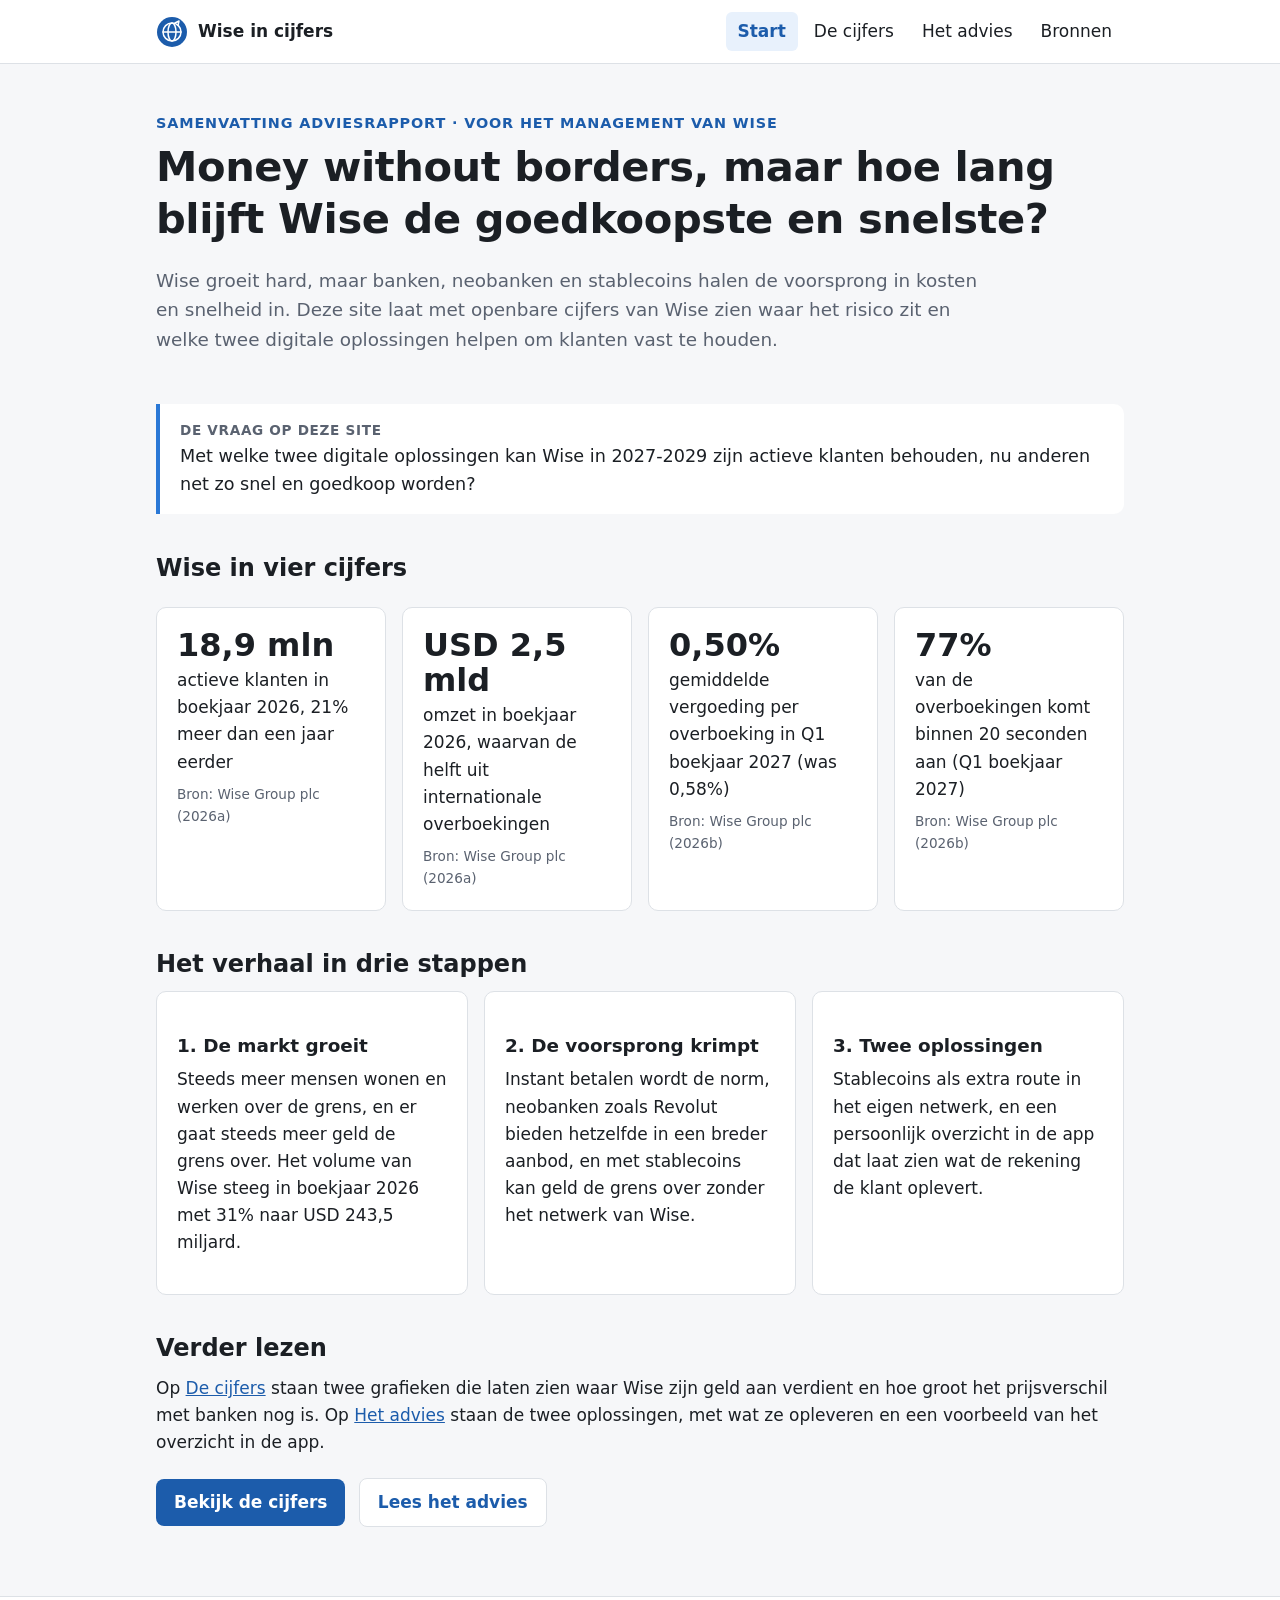
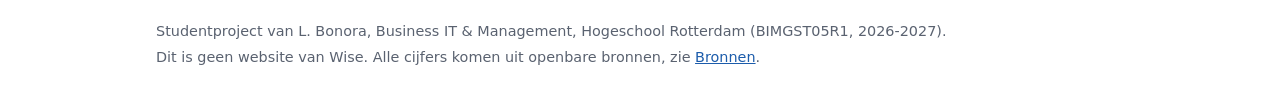
==== index.html @ 8ebeb5f2 "Eerste versie website Wise in cijfers Vier gekoppelde pagina's (start, cijfers, advies, bronnen), tw" ====
<!DOCTYPE html>
<html lang="nl">
<head>
  <meta charset="utf-8">
  <meta name="viewport" content="width=device-width, initial-scale=1">
  <title>Wise in cijfers | Start</title>
  <meta name="description" content="Wat openbare cijfers zeggen over hoe Wise zijn klanten kan vasthouden in 2027-2029.">
  <link rel="icon" href="afbeeldingen/icoon.svg" type="image/svg+xml">
  <link rel="stylesheet" href="css/style.css">
</head>
<body>
  <header class="site-header">
    <div class="wrap">
      <a class="brand" href="index.html"><img src="afbeeldingen/icoon.svg" alt="" width="32" height="32">Wise in cijfers</a>
      <nav aria-label="Hoofdmenu">
        <ul class="nav">
          <li><a href="index.html" aria-current="page">Start</a></li>
          <li><a href="cijfers.html">De cijfers</a></li>
          <li><a href="advies.html">Het advies</a></li>
          <li><a href="bronnen.html">Bronnen</a></li>
        </ul>
      </nav>
    </div>
  </header>

  <main>
    <div class="wrap">
      <section class="hero">
        <p class="eyebrow">Samenvatting adviesrapport &middot; voor het management van Wise</p>
        <h1>Money without borders, maar hoe lang blijft Wise de goedkoopste en snelste?</h1>
        <p class="lead">Wise groeit hard, maar banken, neobanken en stablecoins halen de voorsprong in kosten en snelheid in. Deze site laat met openbare cijfers van Wise zien waar het risico zit en welke twee digitale oplossingen helpen om klanten vast te houden.</p>
      </section>

      <div class="question">
        <strong>De vraag op deze site</strong>
        Met welke twee digitale oplossingen kan Wise in 2027-2029 zijn actieve klanten behouden, nu anderen net zo snel en goedkoop worden?
      </div>

      <h2>Wise in vier cijfers</h2>
      <div class="tiles">
        <div class="card tile">
          <div class="value">18,9 mln</div>
          <p class="label">actieve klanten in boekjaar 2026, 21% meer dan een jaar eerder</p>
          <p class="src">Bron: Wise Group plc (2026a)</p>
        </div>
        <div class="card tile">
          <div class="value">USD 2,5 mld</div>
          <p class="label">omzet in boekjaar 2026, waarvan de helft uit internationale overboekingen</p>
          <p class="src">Bron: Wise Group plc (2026a)</p>
        </div>
        <div class="card tile">
          <div class="value">0,50%</div>
          <p class="label">gemiddelde vergoeding per overboeking in Q1 boekjaar 2027 (was 0,58%)</p>
          <p class="src">Bron: Wise Group plc (2026b)</p>
        </div>
        <div class="card tile">
          <div class="value">77%</div>
          <p class="label">van de overboekingen komt binnen 20 seconden aan (Q1 boekjaar 2027)</p>
          <p class="src">Bron: Wise Group plc (2026b)</p>
        </div>
      </div>

      <h2>Het verhaal in drie stappen</h2>
      <div class="grid-2">
        <div class="card">
          <h3>1. De markt groeit</h3>
          <p>Steeds meer mensen wonen en werken over de grens, en er gaat steeds meer geld de grens over. Het volume van Wise steeg in boekjaar 2026 met 31% naar USD 243,5 miljard.</p>
        </div>
        <div class="card">
          <h3>2. De voorsprong krimpt</h3>
          <p>Instant betalen wordt de norm, neobanken zoals Revolut bieden hetzelfde in een breder aanbod, en met stablecoins kan geld de grens over zonder het netwerk van Wise.</p>
        </div>
        <div class="card">
          <h3>3. Twee oplossingen</h3>
          <p>Stablecoins als extra route in het eigen netwerk, en een persoonlijk overzicht in de app dat laat zien wat de rekening de klant oplevert.</p>
        </div>
      </div>

      <h2>Verder lezen</h2>
      <p>Op <a href="cijfers.html">De cijfers</a> staan twee grafieken die laten zien waar Wise zijn geld aan verdient en hoe groot het prijsverschil met banken nog is. Op <a href="advies.html">Het advies</a> staan de twee oplossingen, met wat ze opleveren en een voorbeeld van het overzicht in de app.</p>
      <p>
        <a class="button" href="cijfers.html">Bekijk de cijfers</a>
        <a class="button secondary" href="advies.html">Lees het advies</a>
      </p>
    </div>
  </main>

  <footer class="site-footer">
    <div class="wrap">
      <p>Studentproject van L. Bonora, Business IT &amp; Management, Hogeschool Rotterdam (BIMGST05R1, 2026-2027).</p>
      <p>Dit is geen website van Wise. Alle cijfers komen uit openbare bronnen, zie <a href="bronnen.html">Bronnen</a>.</p>
    </div>
  </footer>
</body>
</html>
---- css/style.css ----
/* Stijlblad voor alle pagina's. Alleen systeemlettertypes, zodat de site zonder internet werkt. */

:root {
  --ink: #1b1f24;
  --muted: #5a6270;
  --line: #dde1e6;
  --bg: #f6f7f9;
  --surface: #ffffff;
  --accent: #2a78d6;
  --accent-dark: #1c5cab;
  --accent-soft: #e8f1fc;
  --warn-soft: #fdf3e1;
  --radius: 10px;
  --wrap: 1000px;
}

* { box-sizing: border-box; }

html { -webkit-text-size-adjust: 100%; }

body {
  margin: 0;
  background: var(--bg);
  color: var(--ink);
  font-family: system-ui, -apple-system, "Segoe UI", Roboto, Helvetica, Arial, sans-serif;
  font-size: 17px;
  line-height: 1.6;
}

img { max-width: 100%; height: auto; display: block; }

a { color: var(--accent-dark); }
a:hover { color: var(--ink); }

h1, h2, h3 { line-height: 1.25; margin: 0 0 0.5em; }
h1 { font-size: clamp(1.8rem, 4vw, 2.6rem); letter-spacing: -0.01em; }
h2 { font-size: 1.5rem; margin-top: 1.6em; }
h3 { font-size: 1.15rem; margin-top: 1.2em; }
p { margin: 0 0 1em; }

.wrap {
  max-width: var(--wrap);
  margin: 0 auto;
  padding: 0 16px;
}

/* Kop en navigatie */
.site-header {
  background: var(--surface);
  border-bottom: 1px solid var(--line);
}
.site-header .wrap {
  display: flex;
  flex-wrap: wrap;
  align-items: center;
  justify-content: space-between;
  gap: 8px 24px;
  padding-top: 12px;
  padding-bottom: 12px;
}
.brand {
  display: flex;
  align-items: center;
  gap: 10px;
  font-weight: 700;
  color: var(--ink);
  text-decoration: none;
}
.brand img { width: 32px; height: 32px; }
.nav { display: flex; flex-wrap: wrap; gap: 4px; margin: 0; padding: 0; list-style: none; }
.nav a {
  display: block;
  padding: 6px 12px;
  border-radius: 6px;
  color: var(--ink);
  text-decoration: none;
}
.nav a:hover { background: var(--bg); }
.nav a[aria-current="page"] { background: var(--accent-soft); color: var(--accent-dark); font-weight: 600; }

/* Inhoud */
main { padding: 32px 0 48px; }

.hero { padding: 16px 0 8px; }
.eyebrow {
  color: var(--accent-dark);
  font-weight: 600;
  font-size: 0.9rem;
  text-transform: uppercase;
  letter-spacing: 0.06em;
  margin-bottom: 0.4em;
}
.lead { font-size: 1.15rem; color: var(--muted); max-width: 46em; }

.question {
  background: var(--surface);
  border-left: 4px solid var(--accent);
  border-radius: 0 var(--radius) var(--radius) 0;
  padding: 16px 20px;
  margin: 24px 0;
  font-size: 1.1rem;
}
.question strong { display: block; font-size: 0.85rem; color: var(--muted); text-transform: uppercase; letter-spacing: 0.05em; }

.card {
  background: var(--surface);
  border: 1px solid var(--line);
  border-radius: var(--radius);
  padding: 20px;
}

/* Kerncijfers */
.tiles {
  display: grid;
  grid-template-columns: repeat(auto-fit, minmax(200px, 1fr));
  gap: 16px;
  margin: 24px 0;
}
.tile .value { font-size: 2rem; font-weight: 700; line-height: 1.1; }
.tile .label { color: var(--ink); margin: 4px 0 8px; }
.tile .src { color: var(--muted); font-size: 0.85rem; margin: 0; }

.grid-2 {
  display: grid;
  grid-template-columns: repeat(auto-fit, minmax(280px, 1fr));
  gap: 16px;
}

.steps { padding-left: 1.2em; }
.steps li { margin-bottom: 0.4em; }

.button {
  display: inline-block;
  background: var(--accent-dark);
  color: #fff;
  padding: 10px 18px;
  border-radius: 8px;
  text-decoration: none;
  font-weight: 600;
  margin: 4px 8px 4px 0;
}
.button:hover { background: var(--ink); color: #fff; }
.button.secondary { background: var(--surface); color: var(--accent-dark); border: 1px solid var(--line); }

/* Grafieken */
figure.chart {
  margin: 24px 0;
  background: var(--surface);
  border: 1px solid var(--line);
  border-radius: var(--radius);
  padding: 16px;
}
figure.chart img { width: 100%; }
figure.chart figcaption {
  font-size: 0.9rem;
  color: var(--muted);
  border-top: 1px solid var(--line);
  margin-top: 12px;
  padding-top: 12px;
}
figure.chart figcaption dl { display: grid; grid-template-columns: max-content 1fr; gap: 2px 12px; margin: 0; }
figure.chart figcaption dt { font-weight: 600; color: var(--ink); }
figure.chart figcaption dd { margin: 0; overflow-wrap: anywhere; }

.explain h3 { margin-top: 1em; }
.limits { background: var(--warn-soft); border-radius: var(--radius); padding: 16px 20px; }
.limits h3 { margin-top: 0; }

details { margin: 12px 0; }
summary { cursor: pointer; font-weight: 600; color: var(--accent-dark); }

.table-scroll { overflow-x: auto; }
table { border-collapse: collapse; width: 100%; margin: 12px 0; font-size: 0.95rem; background: var(--surface); }
th, td { text-align: left; padding: 8px 10px; border-bottom: 1px solid var(--line); vertical-align: top; }
th { background: var(--bg); }
td.num, th.num { text-align: right; font-variant-numeric: tabular-nums; white-space: nowrap; }

/* Prototype persoonlijk overzicht */
.proto-wrap { display: flex; flex-wrap: wrap; gap: 24px; align-items: flex-start; margin: 16px 0; }
.phone {
  width: 300px;
  max-width: 100%;
  background: var(--ink);
  border-radius: 32px;
  padding: 12px;
  flex-shrink: 0;
}
.screen { background: var(--surface); border-radius: 22px; padding: 18px 16px; font-size: 0.92rem; }
.screen h4 { margin: 0 0 2px; font-size: 1.05rem; }
.screen .sub { color: var(--muted); font-size: 0.8rem; margin-bottom: 12px; }
.screen .big { font-size: 1.8rem; font-weight: 700; color: var(--accent-dark); line-height: 1.1; }
.screen .row { display: flex; justify-content: space-between; gap: 8px; padding: 8px 0; border-bottom: 1px solid var(--line); }
.screen .row:last-of-type { border-bottom: 0; }
.screen .tip { background: var(--accent-soft); border-radius: 10px; padding: 10px 12px; margin-top: 12px; font-size: 0.85rem; }
.screen .toggle { margin-top: 10px; font-size: 0.8rem; color: var(--muted); }
.proto-notes { flex: 1 1 280px; }
.badge { display: inline-block; background: var(--warn-soft); color: #7a4b00; font-size: 0.8rem; font-weight: 600; padding: 2px 8px; border-radius: 99px; }

/* Bronnen */
.sources li { margin-bottom: 1em; overflow-wrap: anywhere; }
.sources .meta { color: var(--muted); font-size: 0.9rem; }

/* Voet */
.site-footer { border-top: 1px solid var(--line); background: var(--surface); color: var(--muted); font-size: 0.9rem; padding: 20px 0; }
.site-footer p { margin: 0.2em 0; }

/* Alleen voor schermlezers */
.sr-only { position: absolute; width: 1px; height: 1px; padding: 0; margin: -1px; overflow: hidden; clip: rect(0 0 0 0); white-space: nowrap; border: 0; }
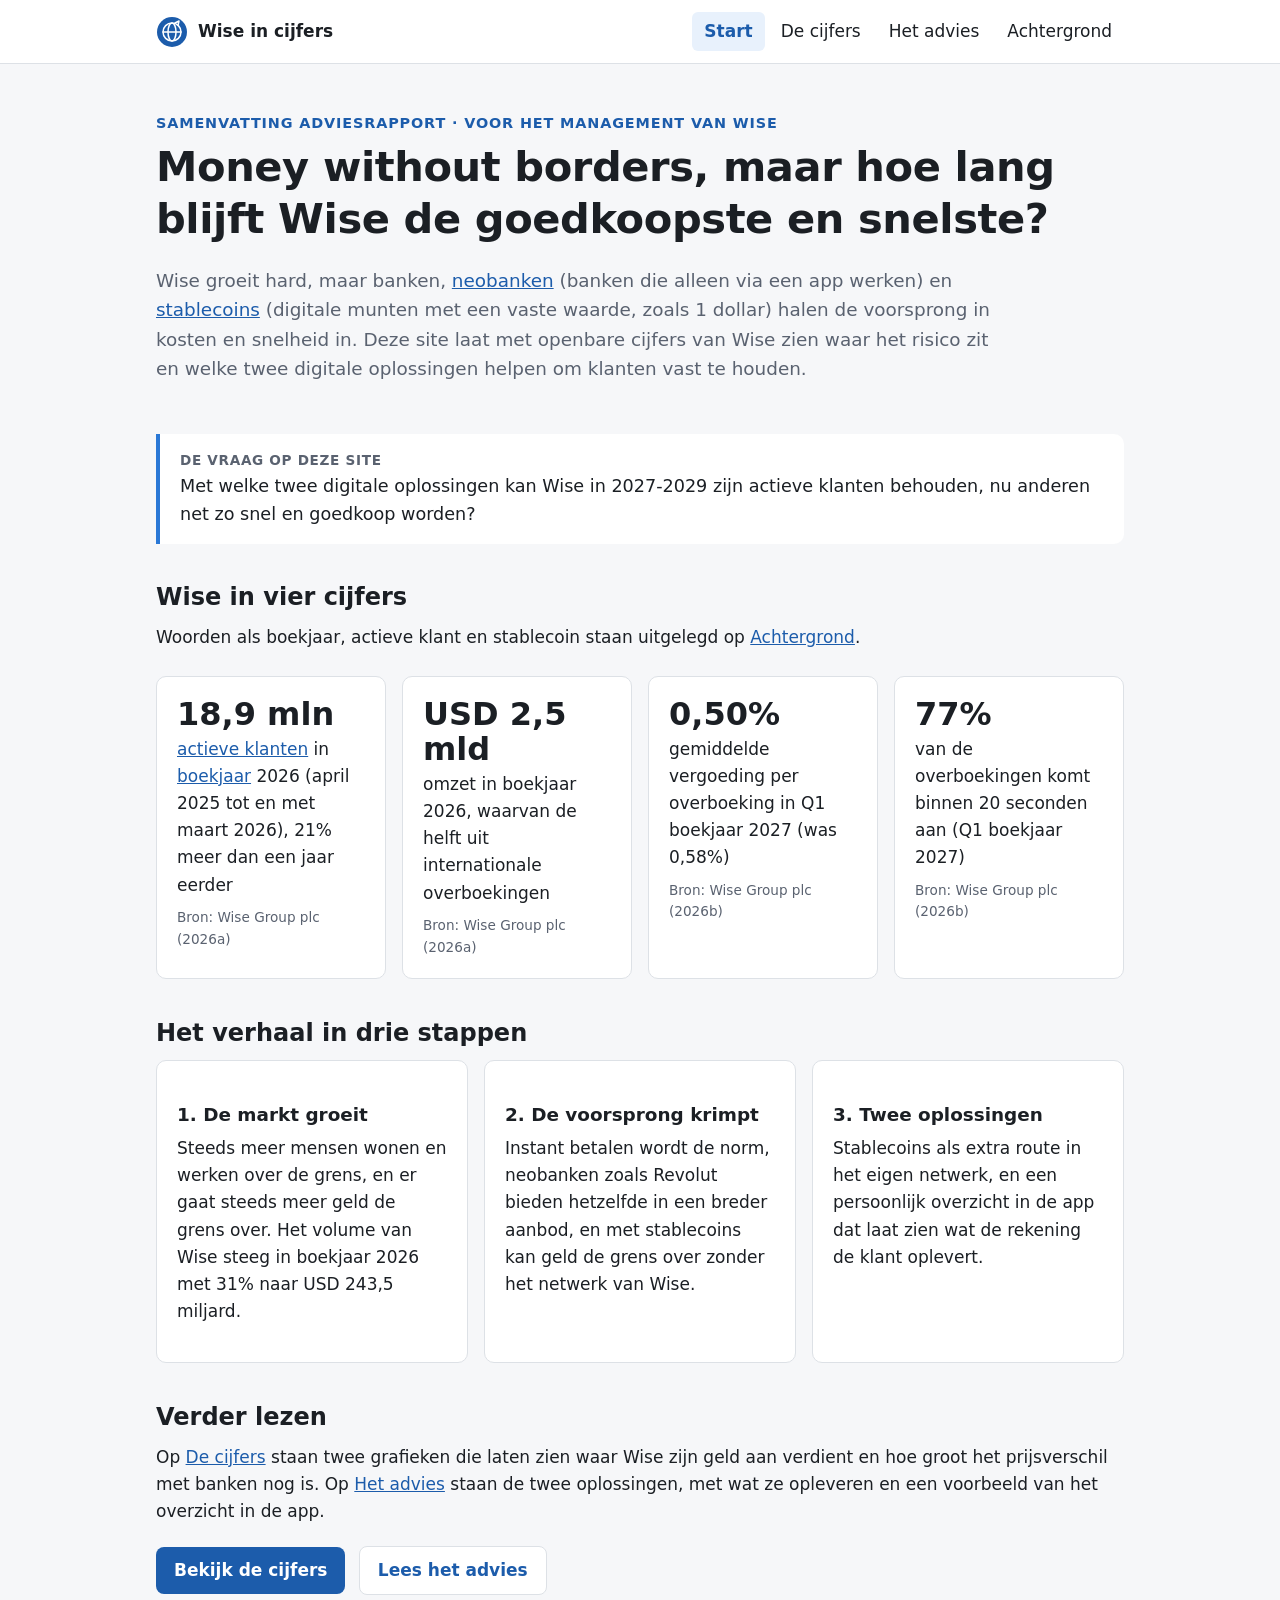
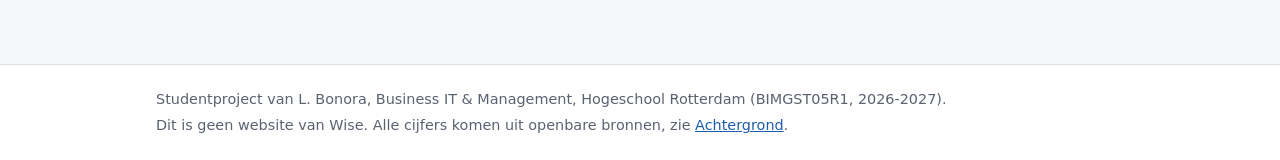
==== commit eaeef5c9: "Achtergrond-pagina, map data en opmerking in grafiek 2 - bronnen.html wordt achtergrond.html: begrip" ====
--- a/index.html
+++ b/index.html
@@ -17,7 +17,7 @@
           <li><a href="index.html" aria-current="page">Start</a></li>
           <li><a href="cijfers.html">De cijfers</a></li>
           <li><a href="advies.html">Het advies</a></li>
-          <li><a href="bronnen.html">Bronnen</a></li>
+          <li><a href="achtergrond.html">Achtergrond</a></li>
         </ul>
       </nav>
     </div>
@@ -28,7 +28,7 @@
       <section class="hero">
         <p class="eyebrow">Samenvatting adviesrapport &middot; voor het management van Wise</p>
         <h1>Money without borders, maar hoe lang blijft Wise de goedkoopste en snelste?</h1>
-        <p class="lead">Wise groeit hard, maar banken, neobanken en stablecoins halen de voorsprong in kosten en snelheid in. Deze site laat met openbare cijfers van Wise zien waar het risico zit en welke twee digitale oplossingen helpen om klanten vast te houden.</p>
+        <p class="lead">Wise groeit hard, maar banken, <a href="achtergrond.html#neobank">neobanken</a> (banken die alleen via een app werken) en <a href="achtergrond.html#stablecoin">stablecoins</a> (digitale munten met een vaste waarde, zoals 1 dollar) halen de voorsprong in kosten en snelheid in. Deze site laat met openbare cijfers van Wise zien waar het risico zit en welke twee digitale oplossingen helpen om klanten vast te houden.</p>
       </section>
 
       <div class="question">
@@ -37,10 +37,11 @@
       </div>
 
       <h2>Wise in vier cijfers</h2>
+      <p>Woorden als boekjaar, actieve klant en stablecoin staan uitgelegd op <a href="achtergrond.html#begrippen">Achtergrond</a>.</p>
       <div class="tiles">
         <div class="card tile">
           <div class="value">18,9 mln</div>
-          <p class="label">actieve klanten in boekjaar 2026, 21% meer dan een jaar eerder</p>
+          <p class="label"><a href="achtergrond.html#actieve-klant">actieve klanten</a> in <a href="achtergrond.html#boekjaar">boekjaar</a> 2026 (april 2025 tot en met maart 2026), 21% meer dan een jaar eerder</p>
           <p class="src">Bron: Wise Group plc (2026a)</p>
         </div>
         <div class="card tile">
@@ -88,7 +89,7 @@
   <footer class="site-footer">
     <div class="wrap">
       <p>Studentproject van L. Bonora, Business IT &amp; Management, Hogeschool Rotterdam (BIMGST05R1, 2026-2027).</p>
-      <p>Dit is geen website van Wise. Alle cijfers komen uit openbare bronnen, zie <a href="bronnen.html">Bronnen</a>.</p>
+      <p>Dit is geen website van Wise. Alle cijfers komen uit openbare bronnen, zie <a href="achtergrond.html">Achtergrond</a>.</p>
     </div>
   </footer>
 </body>
--- a/css/style.css
+++ b/css/style.css
@@ -206,3 +206,14 @@
 
 /* Alleen voor schermlezers */
 .sr-only { position: absolute; width: 1px; height: 1px; padding: 0; margin: -1px; overflow: hidden; clip: rect(0 0 0 0); white-space: nowrap; border: 0; }
+
+/* Begrippenlijst */
+dl.terms { display: grid; grid-template-columns: minmax(9em, max-content) 1fr; gap: 0; margin: 12px 0 0; background: var(--surface); border: 1px solid var(--line); border-radius: var(--radius); overflow: hidden; }
+dl.terms dt, dl.terms dd { margin: 0; padding: 12px 16px; border-bottom: 1px solid var(--line); }
+dl.terms dt { font-weight: 700; background: var(--bg); }
+dl.terms dt:last-of-type, dl.terms dd:last-of-type { border-bottom: 0; }
+@media (max-width: 560px) {
+  dl.terms { grid-template-columns: 1fr; }
+  dl.terms dt { border-bottom: 0; padding-bottom: 2px; }
+}
+code { font-family: ui-monospace, SFMono-Regular, Menlo, monospace; font-size: 0.9em; background: var(--bg); padding: 1px 5px; border-radius: 4px; }
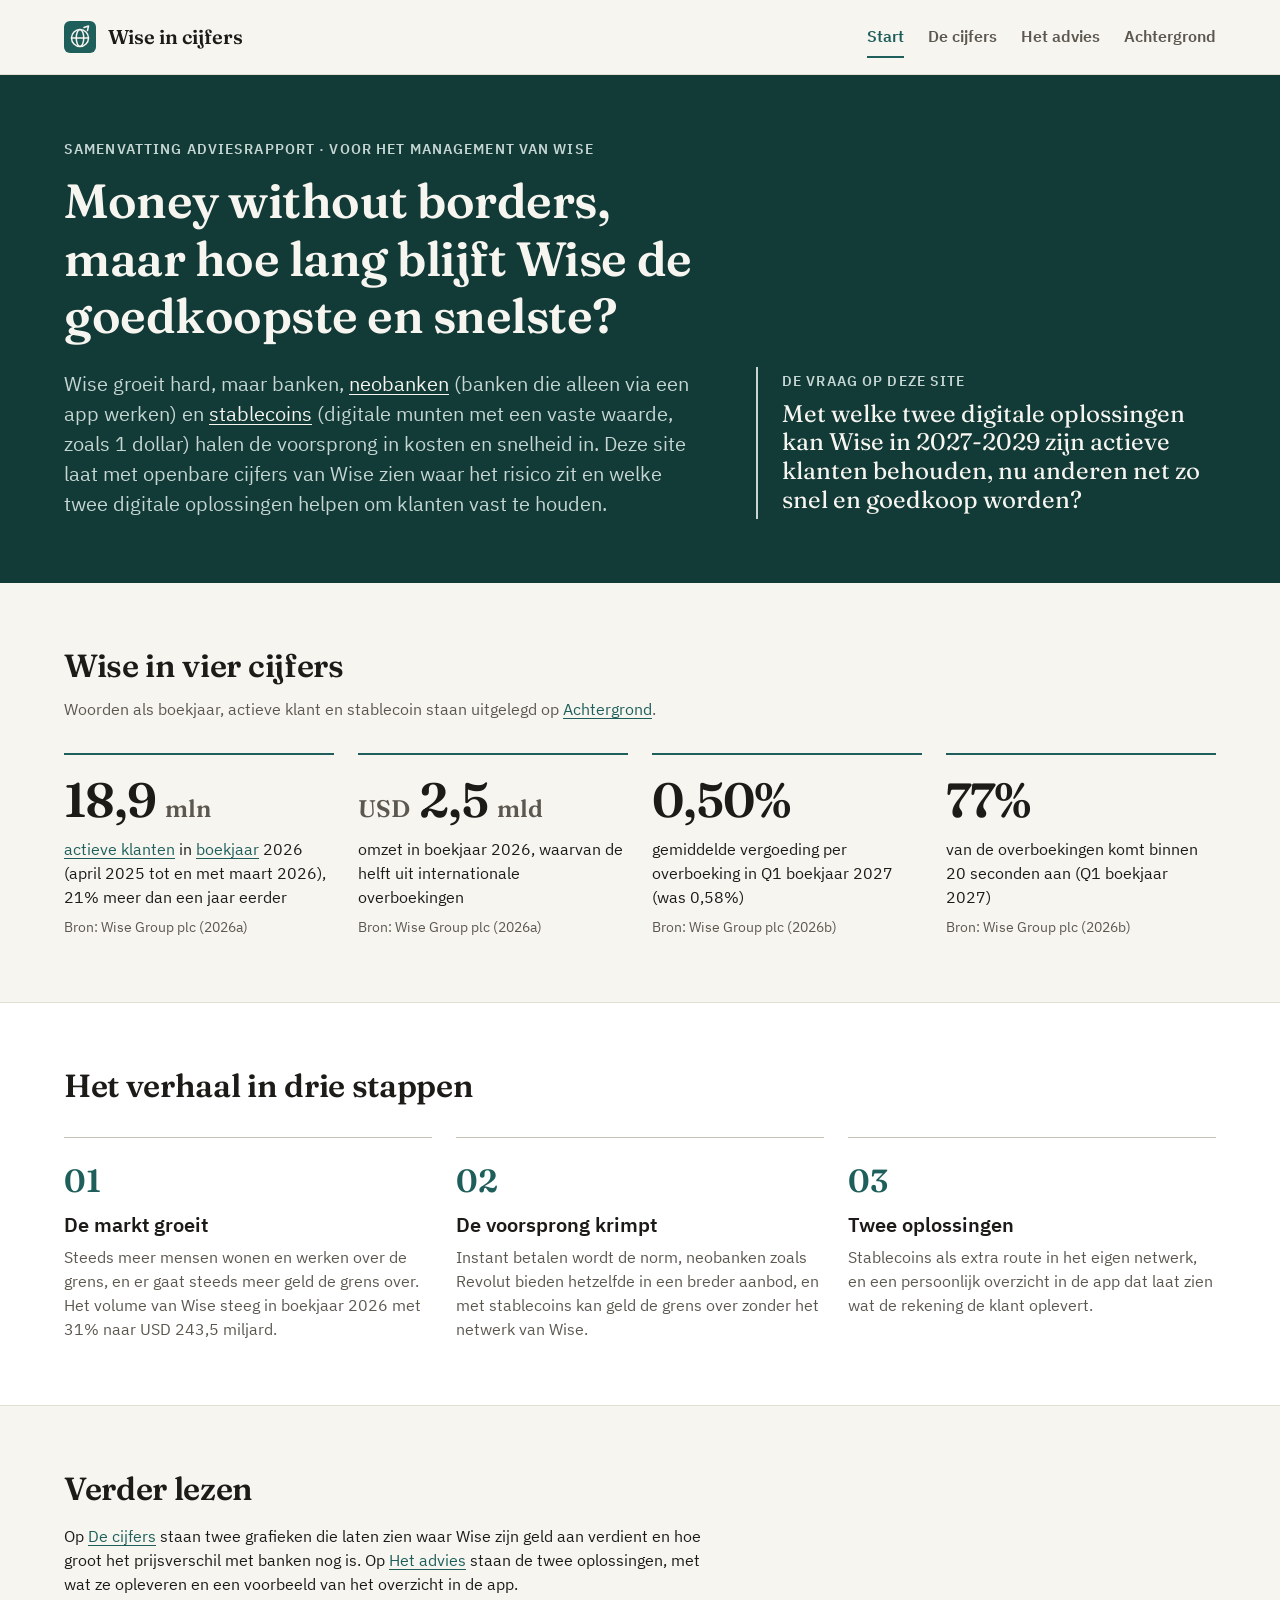
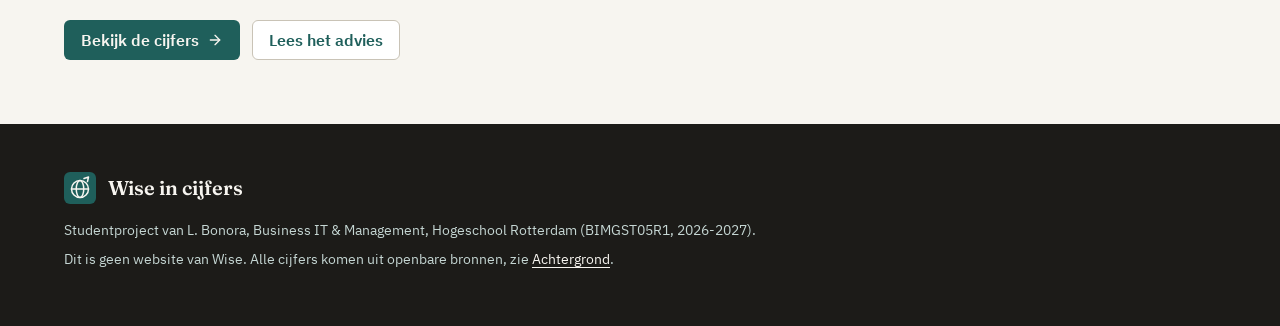
==== commit f338c965: "Nieuwe vormgeving met design tokens en lokale lettertypes - design tokens voor kleur, typeschaal, af" ====
--- a/index.html
+++ b/index.html
@@ -3,14 +3,27 @@
 <head>
   <meta charset="utf-8">
   <meta name="viewport" content="width=device-width, initial-scale=1">
-  <title>Wise in cijfers | Start</title>
-  <meta name="description" content="Wat openbare cijfers zeggen over hoe Wise zijn klanten kan vasthouden in 2027-2029.">
+  <title>Wise in cijfers | Hoe houdt Wise zijn klanten vast?</title>
+  <meta name="description" content="Wat openbare cijfers zeggen over hoe Wise zijn klanten kan vasthouden in 2027-2029, nu anderen net zo snel en goedkoop worden.">
+  <meta name="theme-color" content="#123a37">
   <link rel="icon" href="afbeeldingen/icoon.svg" type="image/svg+xml">
+  <meta property="og:type" content="website">
+  <meta property="og:site_name" content="Wise in cijfers">
+  <meta property="og:locale" content="nl_NL">
+  <meta property="og:title" content="Wise in cijfers: hoe houdt Wise zijn klanten vast?">
+  <meta property="og:description" content="Twee grafieken en twee digitale oplossingen, op basis van openbare cijfers van Wise.">
+  <meta property="og:image" content="afbeeldingen/og-image.png">
+  <meta property="og:image:width" content="1200">
+  <meta property="og:image:height" content="630">
+  <meta property="og:image:alt" content="Wise in cijfers: Money without borders, maar hoe lang blijft Wise de goedkoopste en snelste?">
+  <meta name="twitter:card" content="summary_large_image">
   <link rel="stylesheet" href="css/style.css">
 </head>
 <body>
+  <a class="skip-link" href="#inhoud">Naar de inhoud</a>
+
   <header class="site-header">
-    <div class="wrap">
+    <div class="container">
       <a class="brand" href="index.html"><img src="afbeeldingen/icoon.svg" alt="" width="32" height="32">Wise in cijfers</a>
       <nav aria-label="Hoofdmenu">
         <ul class="nav">
@@ -23,73 +36,94 @@
     </div>
   </header>
 
-  <main>
-    <div class="wrap">
-      <section class="hero">
-        <p class="eyebrow">Samenvatting adviesrapport &middot; voor het management van Wise</p>
-        <h1>Money without borders, maar hoe lang blijft Wise de goedkoopste en snelste?</h1>
-        <p class="lead">Wise groeit hard, maar banken, <a href="achtergrond.html#neobank">neobanken</a> (banken die alleen via een app werken) en <a href="achtergrond.html#stablecoin">stablecoins</a> (digitale munten met een vaste waarde, zoals 1 dollar) halen de voorsprong in kosten en snelheid in. Deze site laat met openbare cijfers van Wise zien waar het risico zit en welke twee digitale oplossingen helpen om klanten vast te houden.</p>
-      </section>
-
-      <div class="question">
-        <strong>De vraag op deze site</strong>
-        Met welke twee digitale oplossingen kan Wise in 2027-2029 zijn actieve klanten behouden, nu anderen net zo snel en goedkoop worden?
-      </div>
-
-      <h2>Wise in vier cijfers</h2>
-      <p>Woorden als boekjaar, actieve klant en stablecoin staan uitgelegd op <a href="achtergrond.html#begrippen">Achtergrond</a>.</p>
-      <div class="tiles">
-        <div class="card tile">
-          <div class="value">18,9 mln</div>
-          <p class="label"><a href="achtergrond.html#actieve-klant">actieve klanten</a> in <a href="achtergrond.html#boekjaar">boekjaar</a> 2026 (april 2025 tot en met maart 2026), 21% meer dan een jaar eerder</p>
-          <p class="src">Bron: Wise Group plc (2026a)</p>
+  <main id="inhoud">
+    <section class="band-accent page-hero" aria-labelledby="titel">
+      <div class="container hero-grid">
+        <div>
+          <span class="eyebrow">Samenvatting adviesrapport &middot; voor het management van Wise</span>
+          <h1 id="titel">Money without borders, maar hoe lang blijft Wise de goedkoopste en snelste?</h1>
+          <p class="lead">Wise groeit hard, maar banken, <a href="achtergrond.html#neobank">neobanken</a> (banken die alleen via een app werken) en <a href="achtergrond.html#stablecoin">stablecoins</a> (digitale munten met een vaste waarde, zoals 1 dollar) halen de voorsprong in kosten en snelheid in. Deze site laat met openbare cijfers van Wise zien waar het risico zit en welke twee digitale oplossingen helpen om klanten vast te houden.</p>
         </div>
-        <div class="card tile">
-          <div class="value">USD 2,5 mld</div>
-          <p class="label">omzet in boekjaar 2026, waarvan de helft uit internationale overboekingen</p>
-          <p class="src">Bron: Wise Group plc (2026a)</p>
-        </div>
-        <div class="card tile">
-          <div class="value">0,50%</div>
-          <p class="label">gemiddelde vergoeding per overboeking in Q1 boekjaar 2027 (was 0,58%)</p>
-          <p class="src">Bron: Wise Group plc (2026b)</p>
-        </div>
-        <div class="card tile">
-          <div class="value">77%</div>
-          <p class="label">van de overboekingen komt binnen 20 seconden aan (Q1 boekjaar 2027)</p>
-          <p class="src">Bron: Wise Group plc (2026b)</p>
+        <div class="question">
+          <span class="eyebrow">De vraag op deze site</span>
+          <p>Met welke twee digitale oplossingen kan Wise in 2027-2029 zijn actieve klanten behouden, nu anderen net zo snel en goedkoop worden?</p>
         </div>
       </div>
+    </section>
 
-      <h2>Het verhaal in drie stappen</h2>
-      <div class="grid-2">
-        <div class="card">
-          <h3>1. De markt groeit</h3>
-          <p>Steeds meer mensen wonen en werken over de grens, en er gaat steeds meer geld de grens over. Het volume van Wise steeg in boekjaar 2026 met 31% naar USD 243,5 miljard.</p>
+    <section class="section" aria-labelledby="kerncijfers">
+      <div class="container">
+        <div class="section-head">
+          <h2 id="kerncijfers">Wise in vier cijfers</h2>
+          <p>Woorden als boekjaar, actieve klant en stablecoin staan uitgelegd op <a href="achtergrond.html#begrippen">Achtergrond</a>.</p>
         </div>
-        <div class="card">
-          <h3>2. De voorsprong krimpt</h3>
-          <p>Instant betalen wordt de norm, neobanken zoals Revolut bieden hetzelfde in een breder aanbod, en met stablecoins kan geld de grens over zonder het netwerk van Wise.</p>
+        <ul class="stats">
+          <li>
+            <span class="stat-value">18,9 <span class="unit">mln</span></span>
+            <span class="stat-label"><a href="achtergrond.html#actieve-klant">actieve klanten</a> in <a href="achtergrond.html#boekjaar">boekjaar</a> 2026 (april 2025 tot en met maart 2026), 21% meer dan een jaar eerder</span>
+            <span class="stat-src">Bron: Wise Group plc (2026a)</span>
+          </li>
+          <li>
+            <span class="stat-value"><span class="unit">USD</span> 2,5 <span class="unit">mld</span></span>
+            <span class="stat-label">omzet in boekjaar 2026, waarvan de helft uit internationale overboekingen</span>
+            <span class="stat-src">Bron: Wise Group plc (2026a)</span>
+          </li>
+          <li>
+            <span class="stat-value">0,50%</span>
+            <span class="stat-label">gemiddelde vergoeding per overboeking in Q1 boekjaar 2027 (was 0,58%)</span>
+            <span class="stat-src">Bron: Wise Group plc (2026b)</span>
+          </li>
+          <li>
+            <span class="stat-value">77%</span>
+            <span class="stat-label">van de overboekingen komt binnen 20 seconden aan (Q1 boekjaar 2027)</span>
+            <span class="stat-src">Bron: Wise Group plc (2026b)</span>
+          </li>
+        </ul>
+      </div>
+    </section>
+
+    <section class="section band-surface" aria-labelledby="verhaal">
+      <div class="container">
+        <div class="section-head">
+          <h2 id="verhaal">Het verhaal in drie stappen</h2>
         </div>
-        <div class="card">
-          <h3>3. Twee oplossingen</h3>
-          <p>Stablecoins als extra route in het eigen netwerk, en een persoonlijk overzicht in de app dat laat zien wat de rekening de klant oplevert.</p>
+        <div class="grid-3">
+          <div class="step">
+            <span class="step-num" aria-hidden="true">01</span>
+            <h3>De markt groeit</h3>
+            <p>Steeds meer mensen wonen en werken over de grens, en er gaat steeds meer geld de grens over. Het volume van Wise steeg in boekjaar 2026 met 31% naar USD 243,5 miljard.</p>
+          </div>
+          <div class="step">
+            <span class="step-num" aria-hidden="true">02</span>
+            <h3>De voorsprong krimpt</h3>
+            <p>Instant betalen wordt de norm, neobanken zoals Revolut bieden hetzelfde in een breder aanbod, en met stablecoins kan geld de grens over zonder het netwerk van Wise.</p>
+          </div>
+          <div class="step">
+            <span class="step-num" aria-hidden="true">03</span>
+            <h3>Twee oplossingen</h3>
+            <p>Stablecoins als extra route in het eigen netwerk, en een persoonlijk overzicht in de app dat laat zien wat de rekening de klant oplevert.</p>
+          </div>
         </div>
       </div>
+    </section>
 
-      <h2>Verder lezen</h2>
-      <p>Op <a href="cijfers.html">De cijfers</a> staan twee grafieken die laten zien waar Wise zijn geld aan verdient en hoe groot het prijsverschil met banken nog is. Op <a href="advies.html">Het advies</a> staan de twee oplossingen, met wat ze opleveren en een voorbeeld van het overzicht in de app.</p>
-      <p>
-        <a class="button" href="cijfers.html">Bekijk de cijfers</a>
-        <a class="button secondary" href="advies.html">Lees het advies</a>
-      </p>
-    </div>
+    <section class="section" aria-labelledby="verder">
+      <div class="container">
+        <h2 id="verder">Verder lezen</h2>
+        <p>Op <a href="cijfers.html">De cijfers</a> staan twee grafieken die laten zien waar Wise zijn geld aan verdient en hoe groot het prijsverschil met banken nog is. Op <a href="advies.html">Het advies</a> staan de twee oplossingen, met wat ze opleveren en een voorbeeld van het overzicht in de app.</p>
+        <div class="actions">
+          <a class="btn btn-primary" href="cijfers.html">Bekijk de cijfers <svg class="icon" aria-hidden="true" viewBox="0 0 24 24" fill="none" stroke="currentColor" stroke-width="2" stroke-linecap="round" stroke-linejoin="round"><path d="M5 12h14"/><path d="m12 5 7 7-7 7"/></svg></a>
+          <a class="btn btn-secondary" href="advies.html">Lees het advies</a>
+        </div>
+      </div>
+    </section>
   </main>
 
   <footer class="site-footer">
-    <div class="wrap">
+    <div class="container">
+      <a class="brand" href="index.html"><img src="afbeeldingen/icoon.svg" alt="" width="32" height="32">Wise in cijfers</a>
       <p>Studentproject van L. Bonora, Business IT &amp; Management, Hogeschool Rotterdam (BIMGST05R1, 2026-2027).</p>
-      <p>Dit is geen website van Wise. Alle cijfers komen uit openbare bronnen, zie <a href="achtergrond.html">Achtergrond</a>.</p>
+      <p>Dit is geen website van Wise. Alle cijfers komen uit openbare bronnen, zie <a href="achtergrond.html#bronnen">Achtergrond</a>.</p>
     </div>
   </footer>
 </body>
--- a/css/style.css
+++ b/css/style.css
@@ -1,219 +1,580 @@
-/* Stijlblad voor alle pagina's. Alleen systeemlettertypes, zodat de site zonder internet werkt. */
-
+/* ==========================================================================
+   Wise in cijfers: stijlblad
+   Alle kleuren, maten en afstanden komen uit de tokens hieronder.
+   Lettertypes staan lokaal in /fonts, zodat de site zonder internet werkt.
+   ========================================================================== */
+
+/* ---------- Lettertypes (lokaal) ---------- */
+@font-face {
+  font-family: "Fraunces";
+  src: url("../fonts/fraunces-latin-wght-normal.woff2") format("woff2");
+  font-weight: 100 900;
+  font-style: normal;
+  font-display: swap;
+}
+@font-face {
+  font-family: "IBM Plex Sans";
+  src: url("../fonts/ibm-plex-sans-latin-400-normal.woff2") format("woff2");
+  font-weight: 400;
+  font-style: normal;
+  font-display: swap;
+}
+@font-face {
+  font-family: "IBM Plex Sans";
+  src: url("../fonts/ibm-plex-sans-latin-400-italic.woff2") format("woff2");
+  font-weight: 400;
+  font-style: italic;
+  font-display: swap;
+}
+@font-face {
+  font-family: "IBM Plex Sans";
+  src: url("../fonts/ibm-plex-sans-latin-600-normal.woff2") format("woff2");
+  font-weight: 600;
+  font-style: normal;
+  font-display: swap;
+}
+
+/* ---------- Design tokens ---------- */
 :root {
-  --ink: #1b1f24;
-  --muted: #5a6270;
-  --line: #dde1e6;
-  --bg: #f6f7f9;
+  /* Neutrale schaal */
+  --bg: #f7f5f0;
   --surface: #ffffff;
-  --accent: #2a78d6;
-  --accent-dark: #1c5cab;
-  --accent-soft: #e8f1fc;
-  --warn-soft: #fdf3e1;
-  --radius: 10px;
-  --wrap: 1000px;
-}
-
-* { box-sizing: border-box; }
-
-html { -webkit-text-size-adjust: 100%; }
+  --surface-sunk: #efece4;
+  --border: #e2ded4;
+  --border-strong: #c9c3b6;
+  --muted: #5c5850;
+  --text: #1c1b18;
+
+  /* Eén accentkleur, in drie tinten */
+  --accent: #1f5f5b;
+  --accent-hover: #174a47;
+  --accent-strong: #123a37;
+  --accent-soft: #e6efed;
+  --on-accent: #f7f5f0;
+  --on-accent-muted: #c5d6d3;
+
+  /* Alleen waar nodig */
+  --warning: #7a5200;
+  --warning-soft: #faf2e1;
+
+  /* Lettertypes */
+  --font-heading: "Fraunces", Georgia, "Times New Roman", serif;
+  --font-body: "IBM Plex Sans", system-ui, -apple-system, "Segoe UI", Roboto, Arial, sans-serif;
+  --font-mono: ui-monospace, SFMono-Regular, Menlo, Consolas, monospace;
+
+  /* Typeschaal */
+  --fs-14: 0.875rem;
+  --fs-16: 1rem;
+  --fs-20: 1.25rem;
+  --fs-24: 1.5rem;
+  --fs-32: 2rem;
+  --fs-48: 3rem;
+
+  /* Afstanden */
+  --s-4: 4px;
+  --s-8: 8px;
+  --s-12: 12px;
+  --s-16: 16px;
+  --s-24: 24px;
+  --s-32: 32px;
+  --s-48: 48px;
+  --s-64: 64px;
+  --s-96: 96px;
+
+  /* Vormen */
+  --radius-sm: 6px;
+  --radius-lg: 12px;
+
+  /* Layout */
+  --container: 1200px;
+  --gutter: var(--s-24);
+  --measure: 65ch;
+  --section: var(--s-64);
+
+  /* Beweging */
+  --ease: 150ms ease;
+}
+
+@media (max-width: 640px) {
+  :root {
+    --gutter: var(--s-16);
+    --section: var(--s-48);
+  }
+}
+
+/* ---------- Basis ---------- */
+*, *::before, *::after { box-sizing: border-box; }
+
+html { -webkit-text-size-adjust: 100%; scroll-padding-top: var(--s-24); }
 
 body {
   margin: 0;
   background: var(--bg);
-  color: var(--ink);
-  font-family: system-ui, -apple-system, "Segoe UI", Roboto, Helvetica, Arial, sans-serif;
-  font-size: 17px;
-  line-height: 1.6;
-}
-
-img { max-width: 100%; height: auto; display: block; }
-
-a { color: var(--accent-dark); }
-a:hover { color: var(--ink); }
-
-h1, h2, h3 { line-height: 1.25; margin: 0 0 0.5em; }
-h1 { font-size: clamp(1.8rem, 4vw, 2.6rem); letter-spacing: -0.01em; }
-h2 { font-size: 1.5rem; margin-top: 1.6em; }
-h3 { font-size: 1.15rem; margin-top: 1.2em; }
-p { margin: 0 0 1em; }
-
-.wrap {
-  max-width: var(--wrap);
+  color: var(--text);
+  font-family: var(--font-body);
+  font-size: var(--fs-16);
+  line-height: 1.5;
+  font-variant-numeric: tabular-nums;
+  -webkit-font-smoothing: antialiased;
+}
+
+img, svg { display: block; max-width: 100%; }
+img { height: auto; }
+
+h1, h2, h3, h4 { margin: 0; line-height: 1.2; color: inherit; }
+h1, h2 { font-family: var(--font-heading); font-weight: 600; letter-spacing: -0.01em; }
+h1 { font-size: var(--fs-48); }
+h2 { font-size: var(--fs-32); }
+h3 { font-size: var(--fs-20); font-weight: 600; }
+h4 { font-size: var(--fs-16); font-weight: 600; }
+
+@media (max-width: 640px) {
+  h1 { font-size: var(--fs-32); }
+  h2 { font-size: var(--fs-24); }
+}
+
+p, ul, ol, dl { margin: 0 0 var(--s-16); }
+p, li { max-width: var(--measure); }
+ul, ol { padding-left: var(--s-24); }
+li + li { margin-top: var(--s-8); }
+strong { font-weight: 600; }
+cite { font-style: italic; }
+
+code {
+  font-family: var(--font-mono);
+  font-size: var(--fs-14);
+  background: var(--surface-sunk);
+  padding: 0 var(--s-4);
+  border-radius: var(--radius-sm);
+}
+
+/* Links */
+a {
+  color: var(--accent);
+  text-decoration: underline;
+  text-decoration-thickness: 1px;
+  text-underline-offset: 3px;
+  transition: color var(--ease), text-decoration-color var(--ease);
+}
+a:hover { color: var(--accent-hover); text-decoration-thickness: 2px; }
+a:active { color: var(--accent-strong); }
+
+/* Zichtbare focus voor elk interactief element */
+:focus-visible {
+  outline: 2px solid var(--accent);
+  outline-offset: 2px;
+  border-radius: var(--radius-sm);
+}
+.band-accent :focus-visible, .site-footer :focus-visible { outline-color: var(--on-accent); }
+
+.skip-link {
+  position: absolute;
+  left: var(--s-16);
+  top: -100px;
+  background: var(--accent);
+  color: var(--on-accent);
+  padding: var(--s-8) var(--s-16);
+  border-radius: var(--radius-sm);
+  z-index: 10;
+}
+.skip-link:focus { top: var(--s-16); }
+
+.sr-only {
+  position: absolute; width: 1px; height: 1px; padding: 0; margin: -1px;
+  overflow: hidden; clip: rect(0 0 0 0); white-space: nowrap; border: 0;
+}
+
+.icon { width: 16px; height: 16px; flex-shrink: 0; }
+.icon-lg { width: 20px; height: 20px; flex-shrink: 0; }
+
+/* ---------- Layout ---------- */
+.container {
+  max-width: var(--container);
   margin: 0 auto;
-  padding: 0 16px;
-}
-
-/* Kop en navigatie */
+  padding: 0 var(--gutter);
+}
+
+.section { padding: var(--section) 0; }
+.section + .section { padding-top: 0; }
+.band-surface { background: var(--surface); border-top: 1px solid var(--border); border-bottom: 1px solid var(--border); }
+.band-surface + .section, .section + .band-surface { padding-top: var(--section); }
+
+.section-head { margin-bottom: var(--s-32); }
+.section-head p { color: var(--muted); margin: var(--s-12) 0 0; }
+
+.eyebrow {
+  display: block;
+  font-family: var(--font-body);
+  font-size: var(--fs-14);
+  font-weight: 600;
+  letter-spacing: 0.08em;
+  text-transform: uppercase;
+  color: var(--accent);
+  margin-bottom: var(--s-12);
+}
+
+.grid-2 { display: grid; gap: var(--s-24); grid-template-columns: repeat(2, minmax(0, 1fr)); }
+.grid-3 { display: grid; gap: var(--s-24); grid-template-columns: repeat(3, minmax(0, 1fr)); }
+@media (max-width: 900px) { .grid-3 { grid-template-columns: 1fr; } }
+@media (max-width: 768px) { .grid-2 { grid-template-columns: 1fr; } }
+
+/* ---------- Kop en navigatie ---------- */
 .site-header {
-  background: var(--surface);
-  border-bottom: 1px solid var(--line);
-}
-.site-header .wrap {
+  background: var(--bg);
+  border-bottom: 1px solid var(--border);
+}
+.site-header .container {
   display: flex;
   flex-wrap: wrap;
   align-items: center;
   justify-content: space-between;
-  gap: 8px 24px;
-  padding-top: 12px;
-  padding-bottom: 12px;
+  gap: var(--s-12) var(--s-32);
+  padding-top: var(--s-16);
+  padding-bottom: var(--s-16);
 }
 .brand {
-  display: flex;
+  display: inline-flex;
   align-items: center;
-  gap: 10px;
-  font-weight: 700;
-  color: var(--ink);
+  gap: var(--s-12);
+  color: var(--text);
   text-decoration: none;
-}
+  font-family: var(--font-heading);
+  font-size: var(--fs-20);
+  font-weight: 600;
+}
+.brand:hover { color: var(--accent); text-decoration: none; }
 .brand img { width: 32px; height: 32px; }
-.nav { display: flex; flex-wrap: wrap; gap: 4px; margin: 0; padding: 0; list-style: none; }
+
+.nav { display: flex; flex-wrap: wrap; gap: var(--s-4) var(--s-24); margin: 0; padding: 0; list-style: none; }
+.nav li + li { margin-top: 0; }
 .nav a {
   display: block;
-  padding: 6px 12px;
-  border-radius: 6px;
-  color: var(--ink);
+  padding: var(--s-8) 0;
+  color: var(--muted);
   text-decoration: none;
-}
-.nav a:hover { background: var(--bg); }
-.nav a[aria-current="page"] { background: var(--accent-soft); color: var(--accent-dark); font-weight: 600; }
-
-/* Inhoud */
-main { padding: 32px 0 48px; }
-
-.hero { padding: 16px 0 8px; }
-.eyebrow {
-  color: var(--accent-dark);
-  font-weight: 600;
-  font-size: 0.9rem;
+  font-weight: 600;
+  border-bottom: 2px solid transparent;
+  transition: color var(--ease), border-color var(--ease);
+}
+.nav a:hover { color: var(--text); border-bottom-color: var(--border-strong); }
+.nav a[aria-current="page"] { color: var(--accent); border-bottom-color: var(--accent); }
+@media (max-width: 640px) { .nav { gap: var(--s-4) var(--s-16); } }
+
+/* ---------- Paginakop (gekleurde band) ---------- */
+.band-accent { background: var(--accent-strong); color: var(--on-accent); }
+.band-accent a { color: var(--on-accent); }
+.band-accent .eyebrow { color: var(--on-accent-muted); }
+
+.page-hero { padding: var(--s-64) 0; }
+.page-hero h1 { max-width: 20ch; }
+.page-hero .lead { color: var(--on-accent-muted); margin: var(--s-24) 0 0; }
+@media (max-width: 640px) { .page-hero { padding: var(--s-48) 0; } }
+
+.lead { font-size: var(--fs-20); line-height: 1.5; max-width: var(--measure); }
+
+.hero-grid {
+  display: grid;
+  grid-template-columns: minmax(0, 7fr) minmax(0, 5fr);
+  gap: var(--s-48);
+  align-items: end;
+}
+@media (max-width: 900px) { .hero-grid { grid-template-columns: 1fr; gap: var(--s-32); } }
+
+.question {
+  border-left: 2px solid var(--on-accent-muted);
+  padding: var(--s-4) 0 var(--s-4) var(--s-24);
+}
+.question .eyebrow { margin-bottom: var(--s-8); }
+.question p {
+  font-family: var(--font-heading);
+  font-size: var(--fs-24);
+  line-height: 1.2;
+  margin: 0;
+}
+
+/* ---------- Knoppen ---------- */
+.btn {
+  display: inline-flex;
+  align-items: center;
+  justify-content: center;
+  gap: var(--s-8);
+  height: 40px;
+  padding: 0 var(--s-16);
+  border: 1px solid transparent;
+  border-radius: var(--radius-sm);
+  font-family: var(--font-body);
+  font-size: var(--fs-16);
+  font-weight: 600;
+  line-height: 1;
+  text-decoration: none;
+  cursor: pointer;
+  transition: background-color var(--ease), border-color var(--ease), color var(--ease);
+}
+.btn:hover { text-decoration: none; }
+.btn-primary { background: var(--accent); color: var(--on-accent); }
+.btn-primary:hover { background: var(--accent-hover); color: var(--on-accent); }
+.btn-primary:active { background: var(--accent-strong); }
+.btn-secondary { background: var(--surface); color: var(--accent); border-color: var(--border-strong); }
+.btn-secondary:hover { border-color: var(--accent); color: var(--accent-hover); }
+.btn-secondary:active { background: var(--accent-soft); }
+.btn-ghost { background: transparent; color: var(--accent); padding: 0 var(--s-8); }
+.btn-ghost:hover { background: var(--accent-soft); color: var(--accent-hover); }
+.btn-ghost:active { background: var(--border); }
+.btn:disabled, .btn[aria-disabled="true"] { opacity: 0.5; cursor: not-allowed; pointer-events: none; }
+.actions { display: flex; flex-wrap: wrap; gap: var(--s-12); margin-top: var(--s-24); }
+
+/* ---------- Kerncijfers ---------- */
+.stats {
+  display: grid;
+  grid-template-columns: repeat(auto-fit, minmax(220px, 1fr));
+  gap: var(--s-32) var(--s-24);
+  margin: 0;
+  padding: 0;
+  list-style: none;
+}
+.stats li { margin: 0; max-width: none; border-top: 2px solid var(--accent); padding-top: var(--s-16); }
+.stat-value {
+  display: block;
+  font-family: var(--font-heading);
+  font-size: var(--fs-48);
+  font-weight: 600;
+  line-height: 1.2;
+  letter-spacing: -0.02em;
+  color: var(--text);
+}
+.stat-label { display: block; margin-top: var(--s-8); }
+.stat-src { display: block; margin-top: var(--s-8); font-size: var(--fs-14); color: var(--muted); }
+@media (max-width: 640px) { .stat-value { font-size: var(--fs-32); } }
+
+/* ---------- Genummerde stappen ---------- */
+.steps-grid { counter-reset: step; }
+.step { border-top: 1px solid var(--border-strong); padding-top: var(--s-24); }
+.step-num {
+  display: block;
+  font-family: var(--font-heading);
+  font-size: var(--fs-32);
+  font-weight: 600;
+  line-height: 1.2;
+  color: var(--accent);
+  margin-bottom: var(--s-12);
+}
+.step h3 { margin-bottom: var(--s-8); }
+.step p { color: var(--muted); margin: 0; }
+
+ol.plan { list-style: none; padding: 0; counter-reset: plan; margin: 0 0 var(--s-24); }
+ol.plan li {
+  counter-increment: plan;
+  position: relative;
+  padding: var(--s-12) 0 var(--s-12) var(--s-48);
+  border-top: 1px solid var(--border);
+  margin: 0;
+}
+ol.plan li:last-child { border-bottom: 1px solid var(--border); }
+ol.plan li::before {
+  content: counter(plan, decimal-leading-zero);
+  position: absolute;
+  left: 0;
+  top: var(--s-12);
+  font-family: var(--font-heading);
+  font-weight: 600;
+  color: var(--accent);
+}
+
+/* ---------- Kaarten ---------- */
+.card {
+  background: var(--surface);
+  border: 1px solid var(--border);
+  border-radius: var(--radius-lg);
+  padding: var(--s-24);
+}
+.card h3 { margin-bottom: var(--s-8); }
+.card p:last-child { margin-bottom: 0; }
+.card-label { font-size: var(--fs-14); color: var(--muted); font-weight: 600; margin-bottom: var(--s-8); display: block; }
+
+/* ---------- Mededelingen ---------- */
+.callout {
+  display: flex;
+  gap: var(--s-12);
+  align-items: flex-start;
+  border-radius: var(--radius-lg);
+  padding: var(--s-16) var(--s-24);
+  margin: var(--s-24) 0;
+  background: var(--accent-soft);
+}
+.callout > svg { margin-top: 2px; color: var(--accent); }
+.callout p { margin: 0; }
+.callout-warning { background: var(--warning-soft); }
+.callout-warning > svg { color: var(--warning); }
+.callout-warning h3 { color: var(--warning); margin-bottom: var(--s-8); }
+.callout ul { margin: 0; }
+
+/* ---------- Grafieken ---------- */
+.chart-block + .chart-block { margin-top: var(--s-96); }
+figure.chart {
+  margin: 0 0 var(--s-24);
+  background: var(--surface);
+  border: 1px solid var(--border);
+  border-radius: var(--radius-lg);
+  overflow: hidden;
+}
+figure.chart img { width: 100%; padding: var(--s-16); background: var(--surface); }
+figure.chart figcaption {
+  background: var(--surface-sunk);
+  border-top: 1px solid var(--border);
+  padding: var(--s-16) var(--s-24);
+  font-size: var(--fs-14);
+  color: var(--muted);
+}
+.meta-list { display: grid; grid-template-columns: max-content minmax(0, 1fr); gap: var(--s-4) var(--s-16); margin: 0; }
+.meta-list dt { font-weight: 600; color: var(--text); }
+.meta-list dd { margin: 0; overflow-wrap: anywhere; }
+@media (max-width: 480px) {
+  .meta-list { grid-template-columns: 1fr; gap: 0; }
+  .meta-list dd { margin-bottom: var(--s-8); }
+}
+
+.explain { margin-top: var(--s-32); }
+.explain h3 { margin-bottom: var(--s-8); }
+
+/* Uitklapbare tabel */
+details { margin: 0 0 var(--s-24); }
+summary {
+  display: inline-flex;
+  align-items: center;
+  gap: var(--s-8);
+  height: 40px;
+  padding: 0 var(--s-8);
+  border-radius: var(--radius-sm);
+  color: var(--accent);
+  font-weight: 600;
+  cursor: pointer;
+  list-style: none;
+  transition: background-color var(--ease);
+}
+summary::-webkit-details-marker { display: none; }
+summary:hover { background: var(--accent-soft); }
+summary .icon { transition: transform var(--ease); }
+details[open] summary .icon { transform: rotate(90deg); }
+details > :not(summary) { margin-top: var(--s-12); }
+
+/* ---------- Tabellen ---------- */
+.table-scroll { overflow-x: auto; border: 1px solid var(--border); border-radius: var(--radius-lg); background: var(--surface); }
+table { border-collapse: collapse; width: 100%; font-size: var(--fs-16); }
+caption { text-align: left; }
+th, td { text-align: left; vertical-align: top; padding: var(--s-12) var(--s-16); border-bottom: 1px solid var(--border); }
+thead th {
+  font-size: var(--fs-14);
+  font-weight: 600;
+  color: var(--muted);
   text-transform: uppercase;
   letter-spacing: 0.06em;
-  margin-bottom: 0.4em;
-}
-.lead { font-size: 1.15rem; color: var(--muted); max-width: 46em; }
-
-.question {
+  background: var(--surface-sunk);
+}
+tbody tr:last-child > * { border-bottom: 0; }
+tbody th { font-weight: 600; }
+.num { text-align: right; white-space: nowrap; }
+
+/* ---------- Prototype persoonlijk overzicht ---------- */
+.proto { display: grid; grid-template-columns: 320px minmax(0, 1fr); gap: var(--s-48); align-items: start; }
+@media (max-width: 768px) { .proto { grid-template-columns: 1fr; gap: var(--s-32); } }
+.phone {
+  width: 100%;
+  max-width: 320px;
+  background: var(--text);
+  border-radius: var(--s-32);
+  padding: var(--s-12);
+}
+.screen {
   background: var(--surface);
-  border-left: 4px solid var(--accent);
-  border-radius: 0 var(--radius) var(--radius) 0;
-  padding: 16px 20px;
-  margin: 24px 0;
-  font-size: 1.1rem;
-}
-.question strong { display: block; font-size: 0.85rem; color: var(--muted); text-transform: uppercase; letter-spacing: 0.05em; }
-
-.card {
-  background: var(--surface);
-  border: 1px solid var(--line);
-  border-radius: var(--radius);
-  padding: 20px;
-}
-
-/* Kerncijfers */
-.tiles {
+  border-radius: var(--s-24);
+  padding: var(--s-24) var(--s-16);
+  font-size: var(--fs-14);
+}
+.screen h4 { font-size: var(--fs-16); margin: 0; }
+.screen .sub { color: var(--muted); margin: 0 0 var(--s-12); }
+.screen .big { font-family: var(--font-heading); font-size: var(--fs-32); font-weight: 600; line-height: 1.2; color: var(--accent); }
+.screen .row { display: flex; justify-content: space-between; gap: var(--s-8); padding: var(--s-8) 0; border-bottom: 1px solid var(--border); }
+.screen .row:last-of-type { border-bottom: 0; }
+.screen .tip { background: var(--accent-soft); border-radius: var(--radius-sm); padding: var(--s-12); margin-top: var(--s-12); }
+.screen .toggle { margin-top: var(--s-12); color: var(--muted); }
+.badge {
+  display: inline-block;
+  background: var(--warning-soft);
+  color: var(--warning);
+  font-size: var(--fs-14);
+  font-weight: 600;
+  padding: var(--s-4) var(--s-12);
+  border-radius: var(--radius-sm);
+  margin-bottom: var(--s-16);
+}
+
+/* ---------- Achtergrond: inhoud met zijbalk ---------- */
+.with-toc { display: grid; grid-template-columns: 220px minmax(0, 1fr); gap: var(--s-64); align-items: start; }
+.toc { position: sticky; top: var(--s-24); font-size: var(--fs-14); }
+.toc ul { list-style: none; padding: 0; margin: 0; border-left: 1px solid var(--border-strong); }
+.toc li { margin: 0; }
+.toc a {
+  display: block;
+  padding: var(--s-8) var(--s-16);
+  margin-left: -1px;
+  border-left: 2px solid transparent;
+  color: var(--muted);
+  text-decoration: none;
+  transition: color var(--ease), border-color var(--ease);
+}
+.toc a:hover { color: var(--accent); border-left-color: var(--accent); }
+.with-toc > * { min-width: 0; }
+.content-section + .content-section { margin-top: var(--s-64); }
+.content-section h2 { margin-bottom: var(--s-24); }
+@media (max-width: 900px) {
+  .with-toc { grid-template-columns: minmax(0, 1fr); gap: var(--s-32); }
+  .toc { position: static; }
+}
+
+dl.terms {
   display: grid;
-  grid-template-columns: repeat(auto-fit, minmax(200px, 1fr));
-  gap: 16px;
-  margin: 24px 0;
-}
-.tile .value { font-size: 2rem; font-weight: 700; line-height: 1.1; }
-.tile .label { color: var(--ink); margin: 4px 0 8px; }
-.tile .src { color: var(--muted); font-size: 0.85rem; margin: 0; }
-
-.grid-2 {
-  display: grid;
-  grid-template-columns: repeat(auto-fit, minmax(280px, 1fr));
-  gap: 16px;
-}
-
-.steps { padding-left: 1.2em; }
-.steps li { margin-bottom: 0.4em; }
-
-.button {
-  display: inline-block;
-  background: var(--accent-dark);
-  color: #fff;
-  padding: 10px 18px;
-  border-radius: 8px;
-  text-decoration: none;
-  font-weight: 600;
-  margin: 4px 8px 4px 0;
-}
-.button:hover { background: var(--ink); color: #fff; }
-.button.secondary { background: var(--surface); color: var(--accent-dark); border: 1px solid var(--line); }
-
-/* Grafieken */
-figure.chart {
-  margin: 24px 0;
-  background: var(--surface);
-  border: 1px solid var(--line);
-  border-radius: var(--radius);
-  padding: 16px;
-}
-figure.chart img { width: 100%; }
-figure.chart figcaption {
-  font-size: 0.9rem;
-  color: var(--muted);
-  border-top: 1px solid var(--line);
-  margin-top: 12px;
-  padding-top: 12px;
-}
-figure.chart figcaption dl { display: grid; grid-template-columns: max-content 1fr; gap: 2px 12px; margin: 0; }
-figure.chart figcaption dt { font-weight: 600; color: var(--ink); }
-figure.chart figcaption dd { margin: 0; overflow-wrap: anywhere; }
-
-.explain h3 { margin-top: 1em; }
-.limits { background: var(--warn-soft); border-radius: var(--radius); padding: 16px 20px; }
-.limits h3 { margin-top: 0; }
-
-details { margin: 12px 0; }
-summary { cursor: pointer; font-weight: 600; color: var(--accent-dark); }
-
-.table-scroll { overflow-x: auto; }
-table { border-collapse: collapse; width: 100%; margin: 12px 0; font-size: 0.95rem; background: var(--surface); }
-th, td { text-align: left; padding: 8px 10px; border-bottom: 1px solid var(--line); vertical-align: top; }
-th { background: var(--bg); }
-td.num, th.num { text-align: right; font-variant-numeric: tabular-nums; white-space: nowrap; }
-
-/* Prototype persoonlijk overzicht */
-.proto-wrap { display: flex; flex-wrap: wrap; gap: 24px; align-items: flex-start; margin: 16px 0; }
-.phone {
-  width: 300px;
-  max-width: 100%;
-  background: var(--ink);
-  border-radius: 32px;
-  padding: 12px;
-  flex-shrink: 0;
-}
-.screen { background: var(--surface); border-radius: 22px; padding: 18px 16px; font-size: 0.92rem; }
-.screen h4 { margin: 0 0 2px; font-size: 1.05rem; }
-.screen .sub { color: var(--muted); font-size: 0.8rem; margin-bottom: 12px; }
-.screen .big { font-size: 1.8rem; font-weight: 700; color: var(--accent-dark); line-height: 1.1; }
-.screen .row { display: flex; justify-content: space-between; gap: 8px; padding: 8px 0; border-bottom: 1px solid var(--line); }
-.screen .row:last-of-type { border-bottom: 0; }
-.screen .tip { background: var(--accent-soft); border-radius: 10px; padding: 10px 12px; margin-top: 12px; font-size: 0.85rem; }
-.screen .toggle { margin-top: 10px; font-size: 0.8rem; color: var(--muted); }
-.proto-notes { flex: 1 1 280px; }
-.badge { display: inline-block; background: var(--warn-soft); color: #7a4b00; font-size: 0.8rem; font-weight: 600; padding: 2px 8px; border-radius: 99px; }
-
-/* Bronnen */
-.sources li { margin-bottom: 1em; overflow-wrap: anywhere; }
-.sources .meta { color: var(--muted); font-size: 0.9rem; }
-
-/* Voet */
-.site-footer { border-top: 1px solid var(--line); background: var(--surface); color: var(--muted); font-size: 0.9rem; padding: 20px 0; }
-.site-footer p { margin: 0.2em 0; }
-
-/* Alleen voor schermlezers */
-.sr-only { position: absolute; width: 1px; height: 1px; padding: 0; margin: -1px; overflow: hidden; clip: rect(0 0 0 0); white-space: nowrap; border: 0; }
-
-/* Begrippenlijst */
-dl.terms { display: grid; grid-template-columns: minmax(9em, max-content) 1fr; gap: 0; margin: 12px 0 0; background: var(--surface); border: 1px solid var(--line); border-radius: var(--radius); overflow: hidden; }
-dl.terms dt, dl.terms dd { margin: 0; padding: 12px 16px; border-bottom: 1px solid var(--line); }
-dl.terms dt { font-weight: 700; background: var(--bg); }
-dl.terms dt:last-of-type, dl.terms dd:last-of-type { border-bottom: 0; }
+  grid-template-columns: minmax(10em, max-content) minmax(0, 1fr);
+  margin: 0;
+  border-top: 1px solid var(--border-strong);
+}
+dl.terms dt, dl.terms dd { margin: 0; padding: var(--s-16) 0; border-bottom: 1px solid var(--border); }
+dl.terms dt { font-weight: 600; padding-right: var(--s-24); }
+dl.terms dd { max-width: var(--measure); }
 @media (max-width: 560px) {
   dl.terms { grid-template-columns: 1fr; }
-  dl.terms dt { border-bottom: 0; padding-bottom: 2px; }
-}
-code { font-family: ui-monospace, SFMono-Regular, Menlo, monospace; font-size: 0.9em; background: var(--bg); padding: 1px 5px; border-radius: 4px; }
+  dl.terms dt { border-bottom: 0; padding-bottom: 0; }
+  dl.terms dd { padding-top: var(--s-4); }
+}
+
+.sources { list-style: none; padding: 0; }
+.sources li { padding: var(--s-16) 0; border-bottom: 1px solid var(--border); margin: 0; max-width: none; overflow-wrap: anywhere; }
+.sources .meta { display: block; margin-top: var(--s-4); font-size: var(--fs-14); color: var(--muted); }
+.file-links { list-style: none; padding: 0; display: flex; flex-wrap: wrap; gap: var(--s-12); }
+.file-links li { margin: 0; }
+
+.ext { display: inline-flex; align-items: baseline; gap: var(--s-4); }
+.ext .icon { width: 14px; height: 14px; align-self: center; }
+
+/* ---------- Voet ---------- */
+.site-footer { background: var(--text); color: var(--on-accent-muted); padding: var(--s-48) 0; font-size: var(--fs-14); }
+.site-footer p { margin: 0 0 var(--s-8); max-width: none; }
+.site-footer a { color: var(--on-accent); }
+.site-footer .brand { color: var(--on-accent); margin-bottom: var(--s-16); }
+
+/* ---------- Beweging beperken ---------- */
+@media (prefers-reduced-motion: reduce) {
+  *, *::before, *::after {
+    transition-duration: 0.01ms !important;
+    animation-duration: 0.01ms !important;
+    scroll-behavior: auto !important;
+  }
+}
+
+/* Eenheden naast grote cijfers kleiner, zodat het getal op één regel blijft */
+.stat-value { white-space: nowrap; }
+.stat-value .unit { font-size: var(--fs-24); letter-spacing: 0; color: var(--muted); }
+
+/* Ritme tussen kop en tekst */
+h2 + p { margin-top: var(--s-16); }
+.content-section h3 { margin: var(--s-32) 0 var(--s-8); }
+.content-section h2 + p + h3 { margin-top: var(--s-24); }
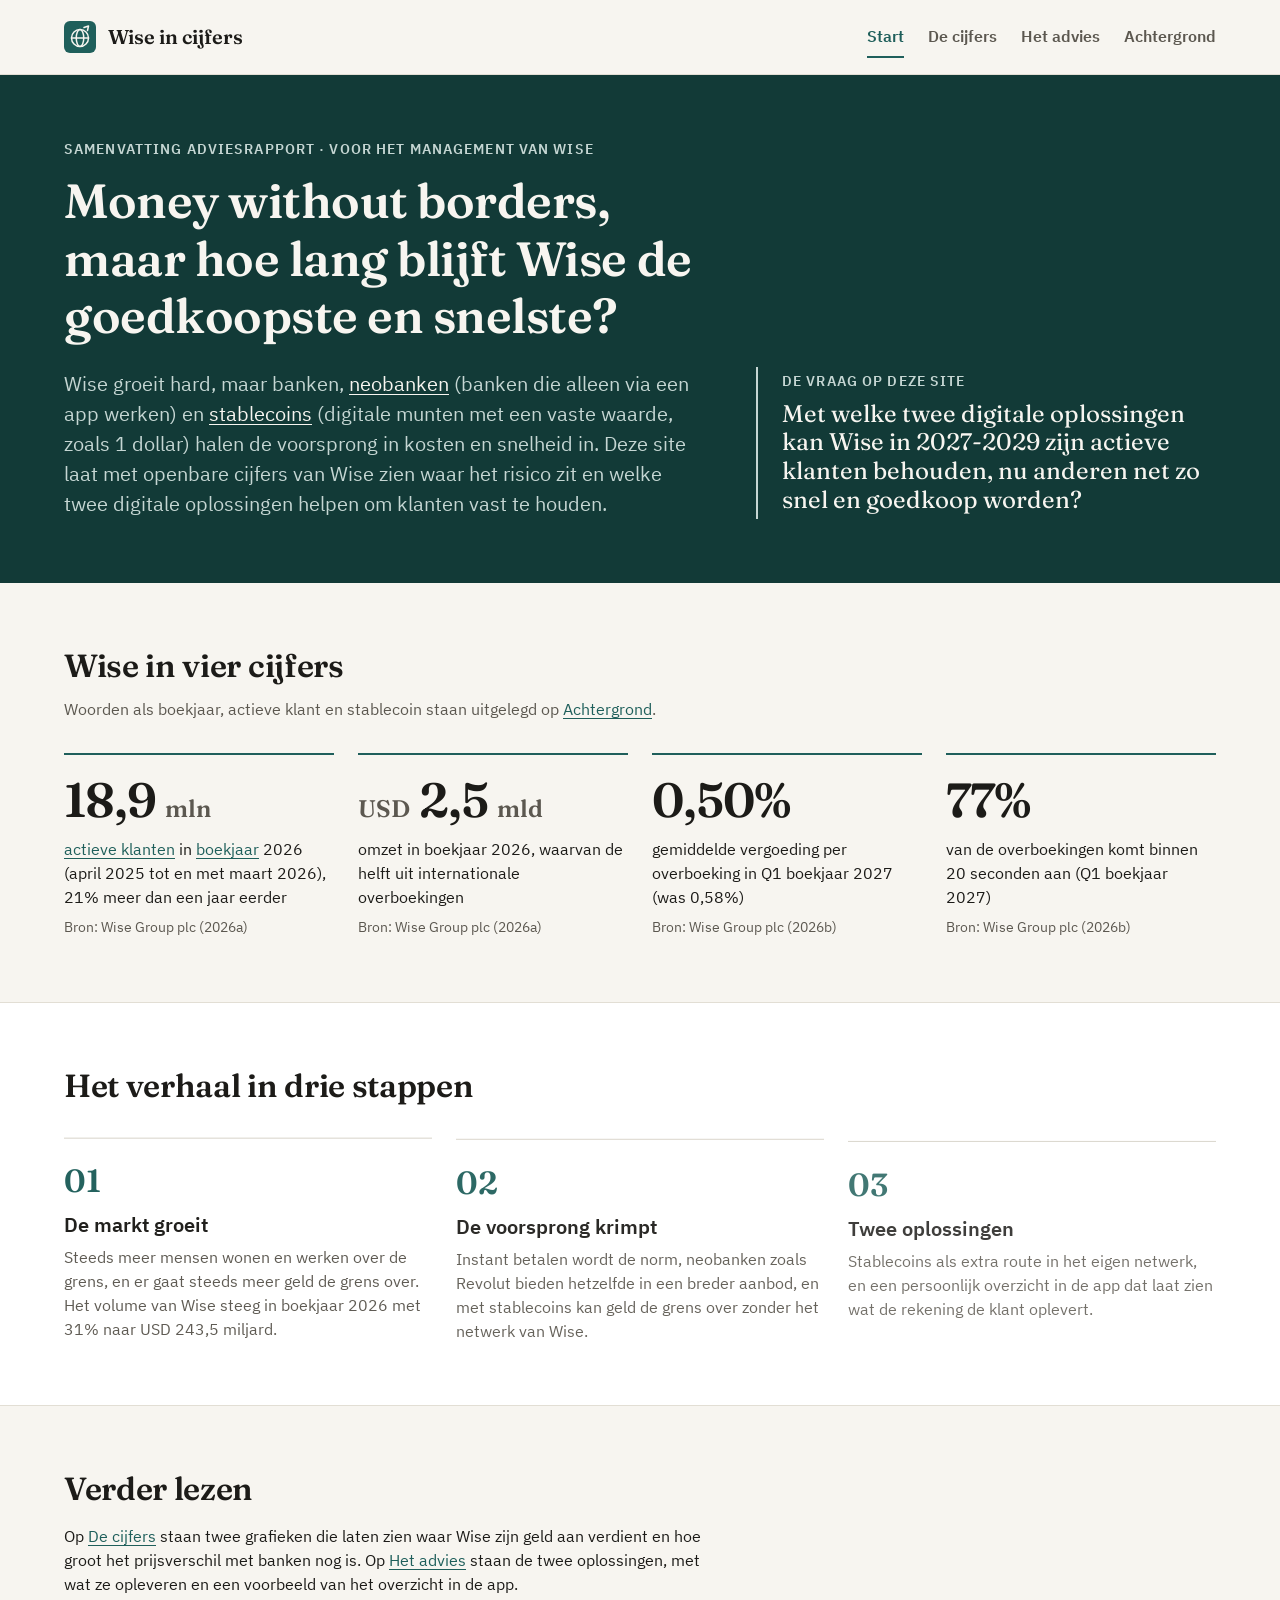
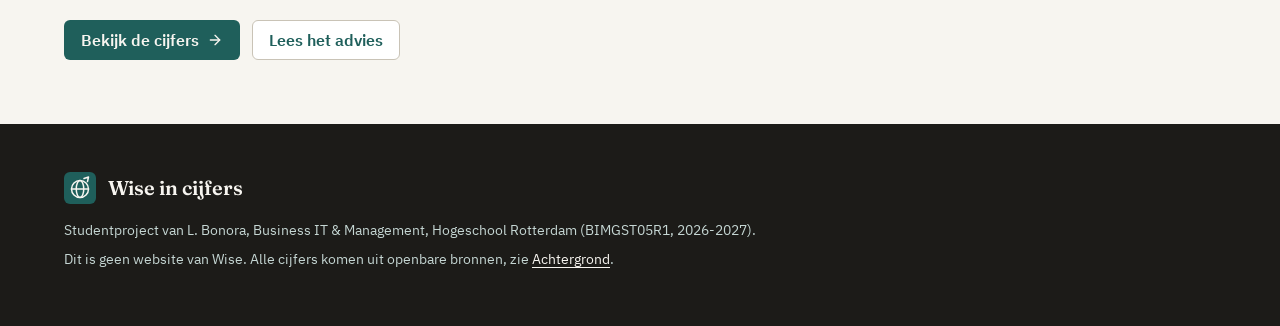
==== commit 393ddda4: "Animaties met GSAP: kop, optellende cijfers en blokken die in beeld schuiven - GSAP 3.12.5 en Scroll" ====
--- a/index.html
+++ b/index.html
@@ -18,6 +18,13 @@
   <meta property="og:image:alt" content="Wise in cijfers: Money without borders, maar hoe lang blijft Wise de goedkoopste en snelste?">
   <meta name="twitter:card" content="summary_large_image">
   <link rel="stylesheet" href="css/style.css">
+  <script>
+    /* Alleen als animaties mogen: verberg de kop tot GSAP hem in beeld brengt (vangnet na 2 seconden) */
+    if (!window.matchMedia("(prefers-reduced-motion: reduce)").matches) {
+      document.documentElement.classList.add("anim");
+      setTimeout(function () { document.documentElement.classList.remove("anim"); }, 2000);
+    }
+  </script>
 </head>
 <body>
   <a class="skip-link" href="#inhoud">Naar de inhoud</a>
@@ -59,22 +66,22 @@
         </div>
         <ul class="stats">
           <li>
-            <span class="stat-value">18,9 <span class="unit">mln</span></span>
+            <span class="stat-value"><span class="count" data-value="18.9" data-decimals="1">18,9</span> <span class="unit">mln</span></span>
             <span class="stat-label"><a href="achtergrond.html#actieve-klant">actieve klanten</a> in <a href="achtergrond.html#boekjaar">boekjaar</a> 2026 (april 2025 tot en met maart 2026), 21% meer dan een jaar eerder</span>
             <span class="stat-src">Bron: Wise Group plc (2026a)</span>
           </li>
           <li>
-            <span class="stat-value"><span class="unit">USD</span> 2,5 <span class="unit">mld</span></span>
+            <span class="stat-value"><span class="unit">USD</span> <span class="count" data-value="2.5" data-decimals="1">2,5</span> <span class="unit">mld</span></span>
             <span class="stat-label">omzet in boekjaar 2026, waarvan de helft uit internationale overboekingen</span>
             <span class="stat-src">Bron: Wise Group plc (2026a)</span>
           </li>
           <li>
-            <span class="stat-value">0,50%</span>
+            <span class="stat-value"><span class="count" data-value="0.50" data-decimals="2">0,50</span>%</span>
             <span class="stat-label">gemiddelde vergoeding per overboeking in Q1 boekjaar 2027 (was 0,58%)</span>
             <span class="stat-src">Bron: Wise Group plc (2026b)</span>
           </li>
           <li>
-            <span class="stat-value">77%</span>
+            <span class="stat-value"><span class="count" data-value="77" data-decimals="0">77</span>%</span>
             <span class="stat-label">van de overboekingen komt binnen 20 seconden aan (Q1 boekjaar 2027)</span>
             <span class="stat-src">Bron: Wise Group plc (2026b)</span>
           </li>
@@ -126,5 +133,8 @@
       <p>Dit is geen website van Wise. Alle cijfers komen uit openbare bronnen, zie <a href="achtergrond.html#bronnen">Achtergrond</a>.</p>
     </div>
   </footer>
+  <script src="js/vendor/gsap.min.js"></script>
+  <script src="js/vendor/ScrollTrigger.min.js"></script>
+  <script src="js/animaties.js"></script>
 </body>
 </html>
--- a/css/style.css
+++ b/css/style.css
@@ -578,3 +578,13 @@
 h2 + p { margin-top: var(--s-16); }
 .content-section h3 { margin: var(--s-32) 0 var(--s-8); }
 .content-section h2 + p + h3 { margin-top: var(--s-24); }
+
+/* ---------- Animaties (GSAP, zie js/animaties.js) ---------- */
+/* Verberg de kop alleen tot het script draait; zonder JavaScript of met "beweging beperken" is alles meteen zichtbaar */
+.anim .page-hero .eyebrow, .anim .page-hero h1, .anim .page-hero .lead, .anim .page-hero .question { opacity: 0; }
+.count { font-variant-numeric: tabular-nums; }
+
+/* Bij afdrukken altijd alles tonen, ook wat nog niet in beeld was gescrold */
+@media print {
+  * { opacity: 1 !important; visibility: visible !important; transform: none !important; }
+}
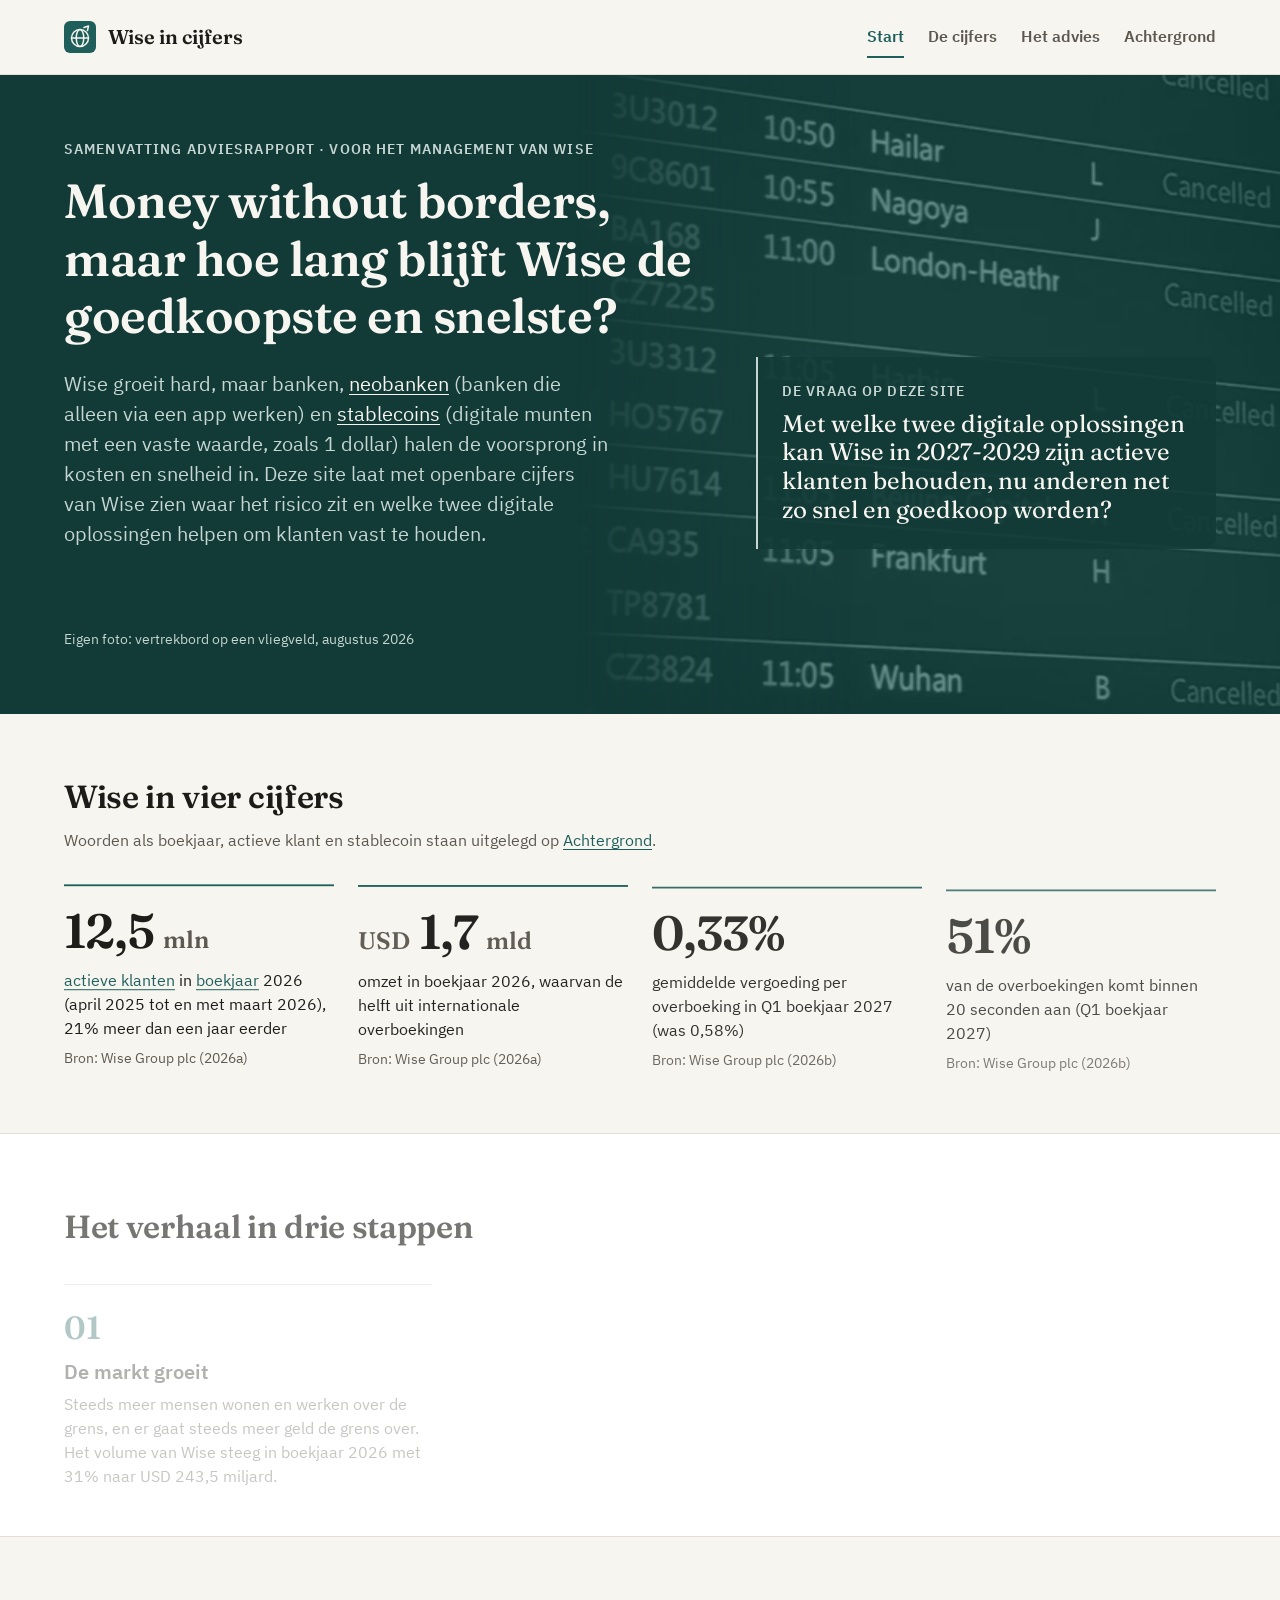
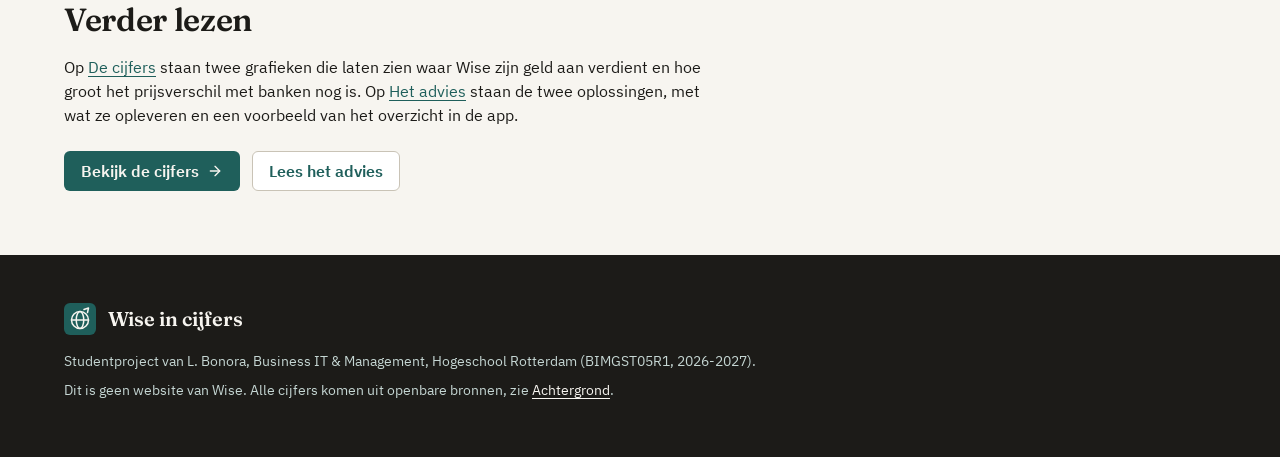
==== commit 0decf134: "Eigen foto's in de kopbanden, met petrolkleur en beweging - drie eigen foto's (vertrekbord, yen, vlu" ====
--- a/index.html
+++ b/index.html
@@ -44,7 +44,14 @@
   </header>
 
   <main id="inhoud">
-    <section class="band-accent page-hero" aria-labelledby="titel">
+    <section class="band-accent page-hero has-photo" aria-labelledby="titel">
+      <div class="hero-media">
+        <img src="afbeeldingen/fotos/foto-vertrekbord-1600.webp"
+             srcset="afbeeldingen/fotos/foto-vertrekbord-800.webp 800w, afbeeldingen/fotos/foto-vertrekbord-1600.webp 1600w"
+             sizes="(max-width: 900px) 100vw, 55vw" width="1600" height="900" decoding="async" fetchpriority="high"
+             style="--photo-pos: 60% center"
+             alt="Vertrekbord op een vliegveld met vluchten naar onder meer Londen, Frankfurt en Nagoya">
+      </div>
       <div class="container hero-grid">
         <div>
           <span class="eyebrow">Samenvatting adviesrapport &middot; voor het management van Wise</span>
@@ -55,6 +62,7 @@
           <span class="eyebrow">De vraag op deze site</span>
           <p>Met welke twee digitale oplossingen kan Wise in 2027-2029 zijn actieve klanten behouden, nu anderen net zo snel en goedkoop worden?</p>
         </div>
+        <p class="hero-credit">Eigen foto: vertrekbord op een vliegveld, augustus 2026</p>
       </div>
     </section>
 
--- a/css/style.css
+++ b/css/style.css
@@ -52,6 +52,7 @@
   --accent-soft: #e6efed;
   --on-accent: #f7f5f0;
   --on-accent-muted: #c5d6d3;
+  --scrim: rgba(18, 58, 55, 0.9); /* accent-strong, bijna dekkend: paneel over een foto */
 
   /* Alleen waar nodig */
   --warning: #7a5200;
@@ -588,3 +589,35 @@
 @media print {
   * { opacity: 1 !important; visibility: visible !important; transform: none !important; }
 }
+
+/* ---------- Eigen foto's in de kopband ---------- */
+/* Desktop: foto rechts, loopt naar links over in petrol, zodat de tekst op een effen vlak staat.
+   Telefoon en tablet: foto heel zwak achter de hele band. Zo halen alle teksten WCAG AA. */
+.page-hero.has-photo { position: relative; overflow: hidden; isolation: isolate; }
+.hero-media {
+  position: absolute;
+  top: 0;
+  bottom: 0;
+  right: 0;
+  width: 55%;
+  z-index: -1;
+  background: var(--accent-strong);
+  -webkit-mask-image: linear-gradient(to right, transparent 0%, #000 40%);
+  mask-image: linear-gradient(to right, transparent 0%, #000 40%);
+}
+.hero-media img {
+  width: 100%;
+  height: 100%;
+  object-fit: cover;
+  object-position: var(--photo-pos, center);
+  mix-blend-mode: luminosity;
+  opacity: 0.4;
+  will-change: transform;
+}
+.has-photo .lead { max-width: 34rem; }
+.has-photo .question { background: var(--scrim); padding: var(--s-24); border-radius: 0 var(--radius-lg) var(--radius-lg) 0; }
+.hero-credit { margin: var(--s-32) 0 0; font-size: var(--fs-14); color: var(--on-accent-muted); }
+@media (max-width: 900px) {
+  .hero-media { width: 100%; -webkit-mask-image: none; mask-image: none; }
+  .hero-media img { opacity: 0.15; }
+}
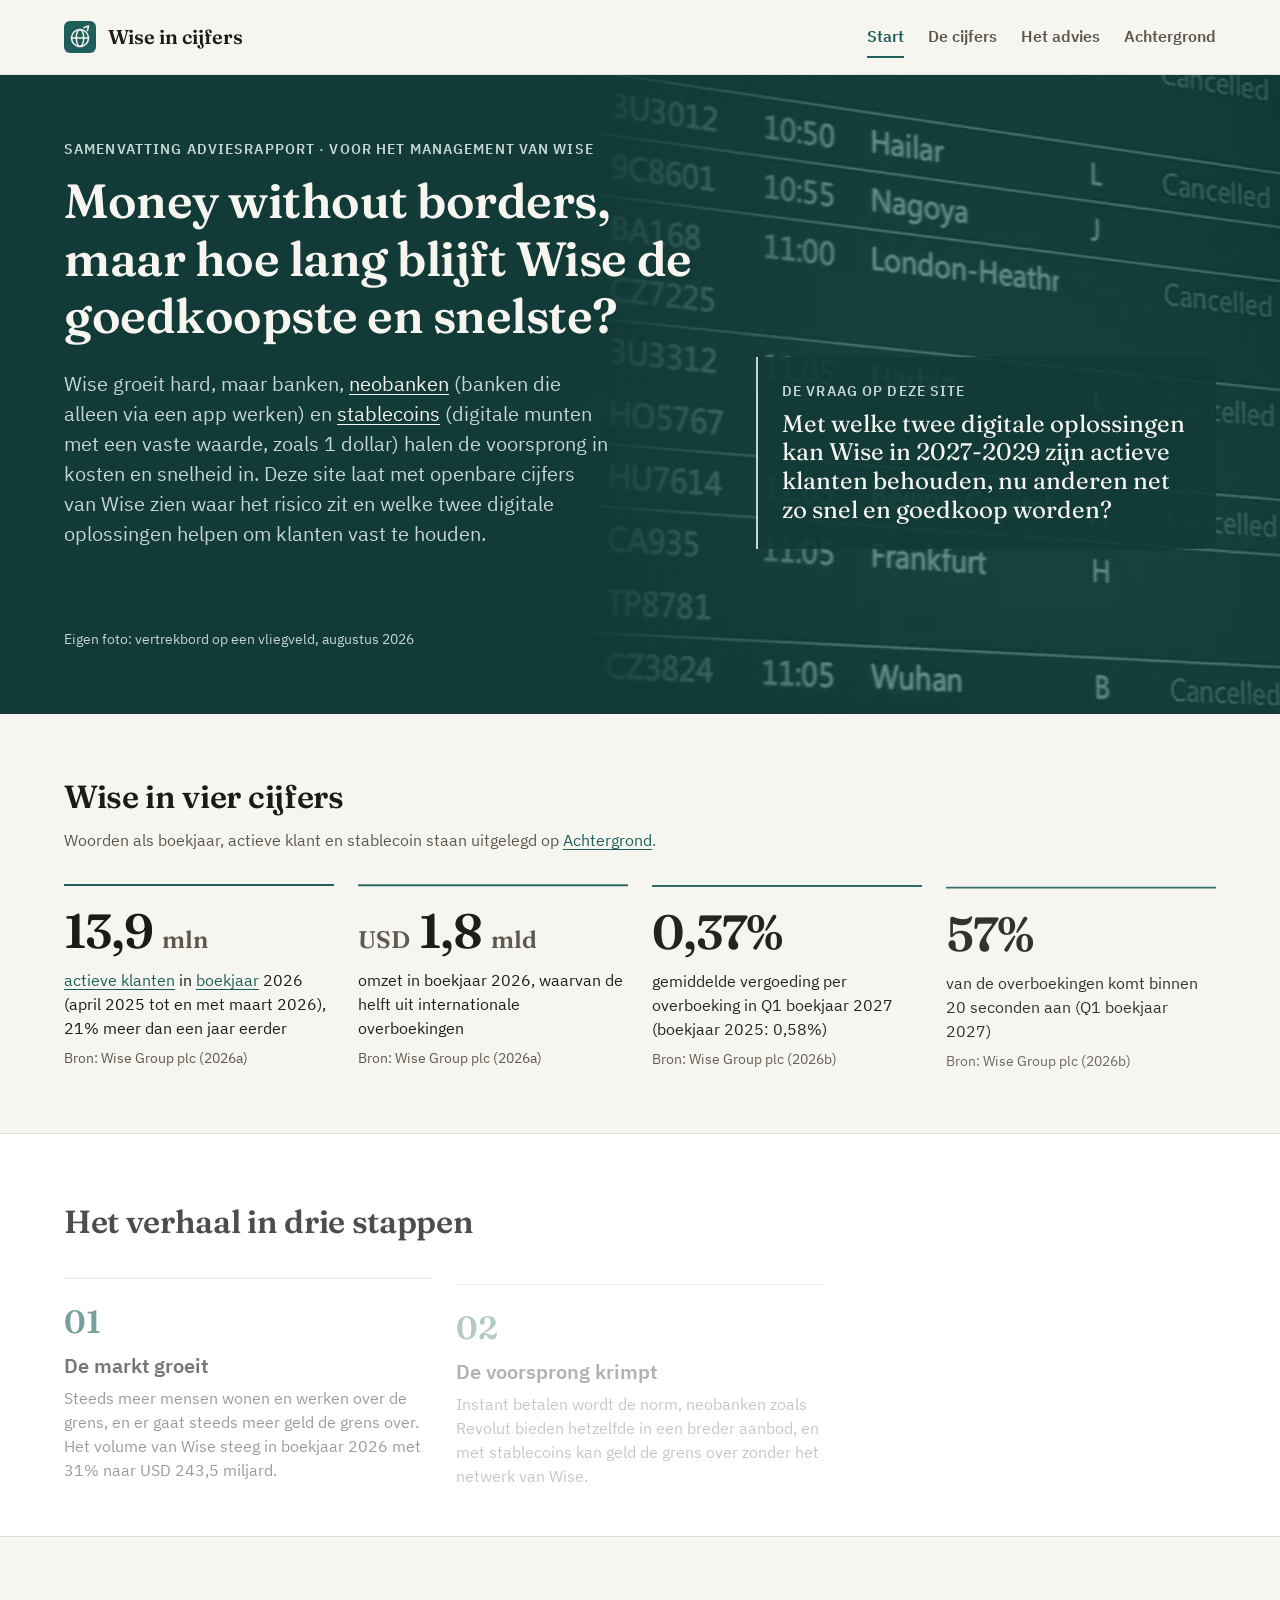
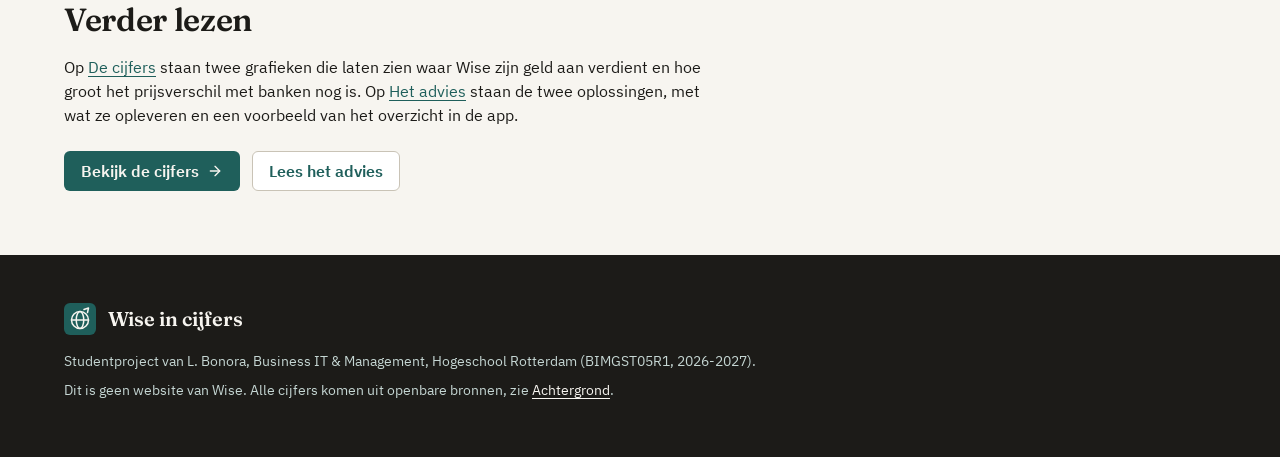
==== commit ee861435: "Broncijfers gecontroleerd (T6) en drie formuleringen verbeterd - Start: 0,58% is nu gelabeld als boe" ====
--- a/index.html
+++ b/index.html
@@ -85,7 +85,7 @@
           </li>
           <li>
             <span class="stat-value"><span class="count" data-value="0.50" data-decimals="2">0,50</span>%</span>
-            <span class="stat-label">gemiddelde vergoeding per overboeking in Q1 boekjaar 2027 (was 0,58%)</span>
+            <span class="stat-label">gemiddelde vergoeding per overboeking in Q1 boekjaar 2027 (boekjaar 2025: 0,58%)</span>
             <span class="stat-src">Bron: Wise Group plc (2026b)</span>
           </li>
           <li>
--- a/css/style.css
+++ b/css/style.css
@@ -621,3 +621,30 @@
   .hero-media { width: 100%; -webkit-mask-image: none; mask-image: none; }
   .hero-media img { opacity: 0.15; }
 }
+
+/* ---------- Getekend routepatroon (Achtergrond) ---------- */
+.route-pattern { width: 100%; height: 100%; display: block; }
+.route-pattern .grid line { stroke: var(--on-accent-muted); stroke-width: 1; stroke-dasharray: 1 7; opacity: 0.35; }
+.route-pattern .route { fill: none; stroke: var(--on-accent-muted); stroke-width: 1.5; stroke-linecap: round; opacity: 0.7; }
+.route-pattern .route-flow { fill: none; stroke: var(--on-accent); stroke-width: 2; stroke-linecap: round; stroke-dasharray: 2 12; opacity: 0.9; }
+.route-pattern .stop { fill: var(--on-accent); stroke: var(--accent-strong); stroke-width: 3; }
+@media (max-width: 900px) {
+  .has-pattern .hero-media { opacity: 0.14; }
+}
+
+/* Routekaart: echte steden, labels en legenda */
+.has-pattern .hero-media { -webkit-mask-image: linear-gradient(to right, transparent 0%, #000 8%); mask-image: linear-gradient(to right, transparent 0%, #000 8%); }
+.route-map .grid line { opacity: 0.25; }
+/* Geld onderweg: ronde stipjes, zodat alleen de extra route gestreept is */
+.route-map .route-flow { stroke-width: 4; stroke-dasharray: 0.1 22; stroke-linecap: round; }
+.route-map .route-extra { fill: none; stroke: var(--on-accent); stroke-width: 2; stroke-dasharray: 8 8; stroke-linecap: round; opacity: 0.9; }
+.route-map .stop-unknown { fill: var(--accent-strong); stroke: var(--on-accent); stroke-width: 2; }
+.route-map .label { fill: var(--on-accent); font-family: var(--font-body); font-size: 20px; font-weight: 600; }
+.route-map .label-sub { fill: var(--on-accent-muted); font-size: 16px; font-weight: 400; }
+/* Halo in de achtergrondkleur, zodat lijnen achter de namen langs lopen (zoals op een echte kaart) */
+.route-map .label { paint-order: stroke; stroke: var(--accent-strong); stroke-width: 7px; stroke-linejoin: round; }
+.route-map .legend-direct { stroke: var(--on-accent-muted); stroke-width: 2; }
+.route-map .legend-extra { stroke: var(--on-accent); stroke-width: 2; stroke-dasharray: 6 5; }
+@media (max-width: 900px) {
+  .has-pattern .hero-media { -webkit-mask-image: none; mask-image: none; }
+}
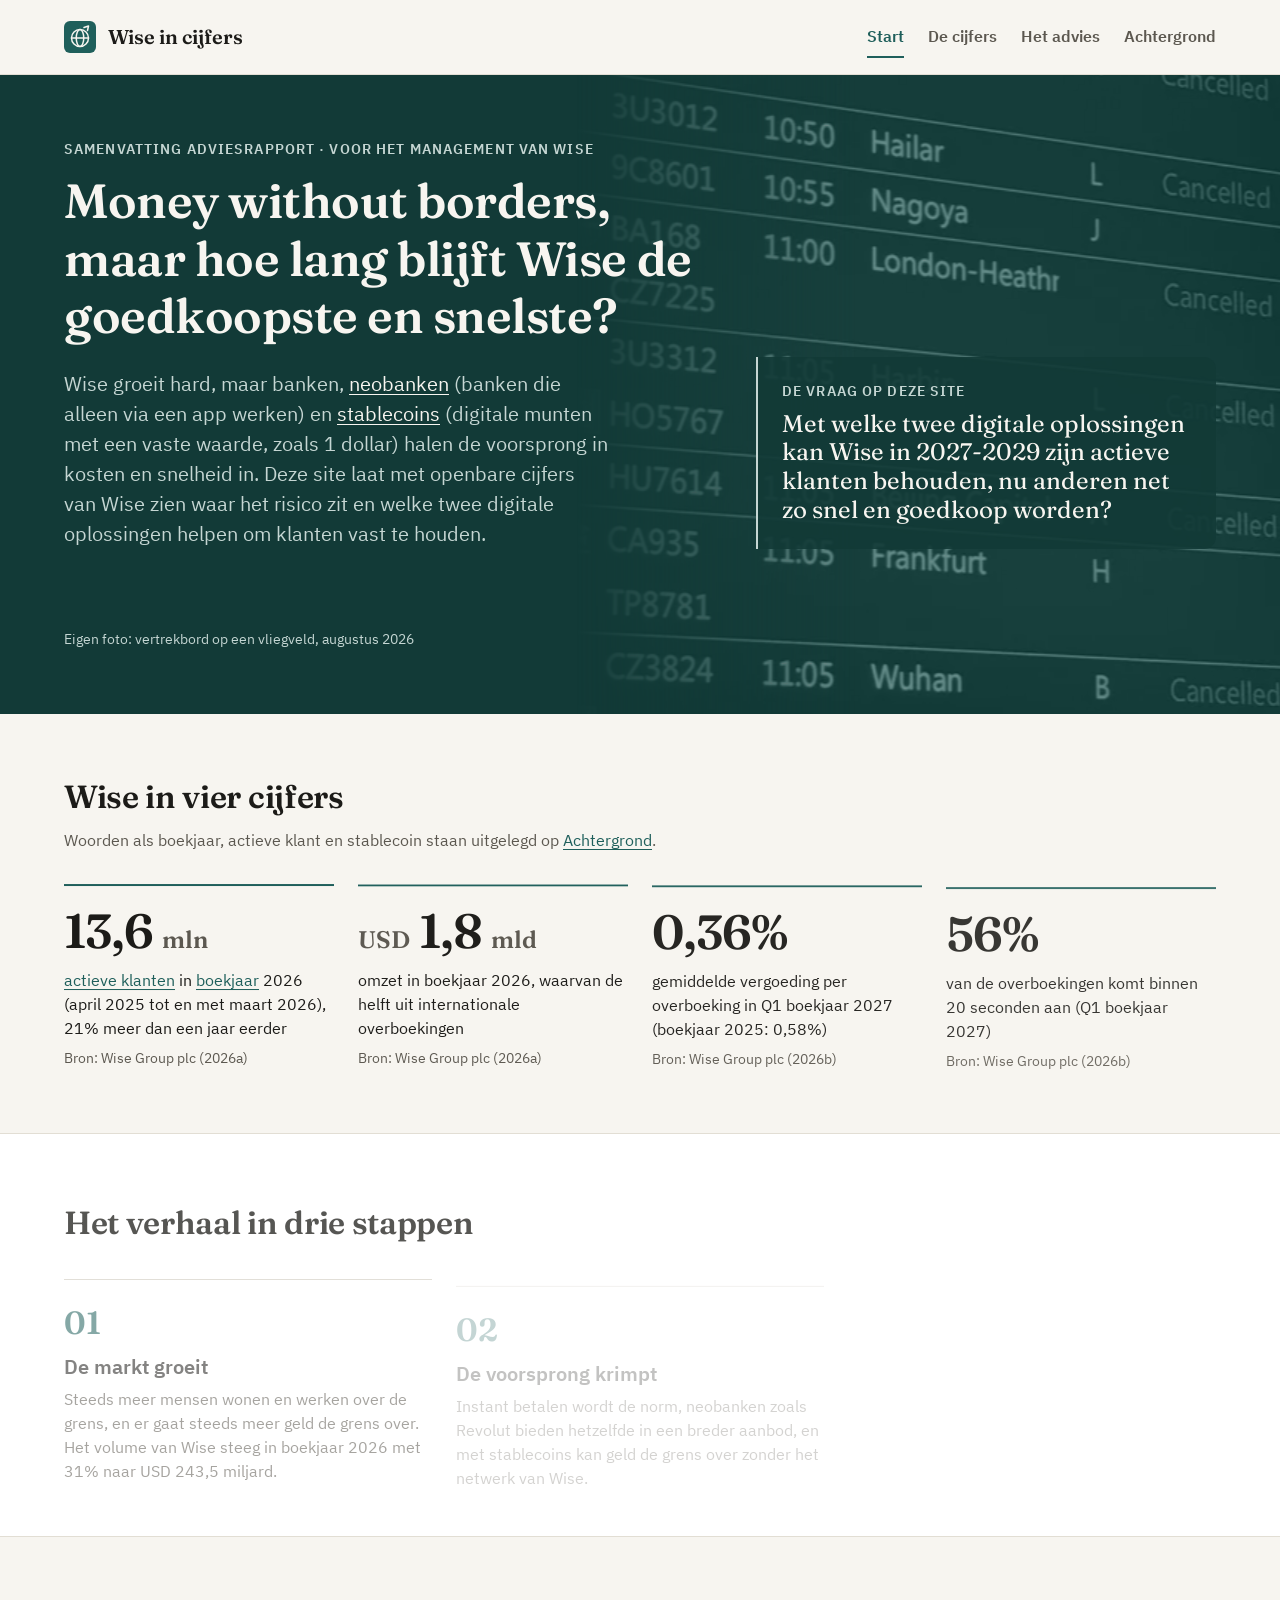
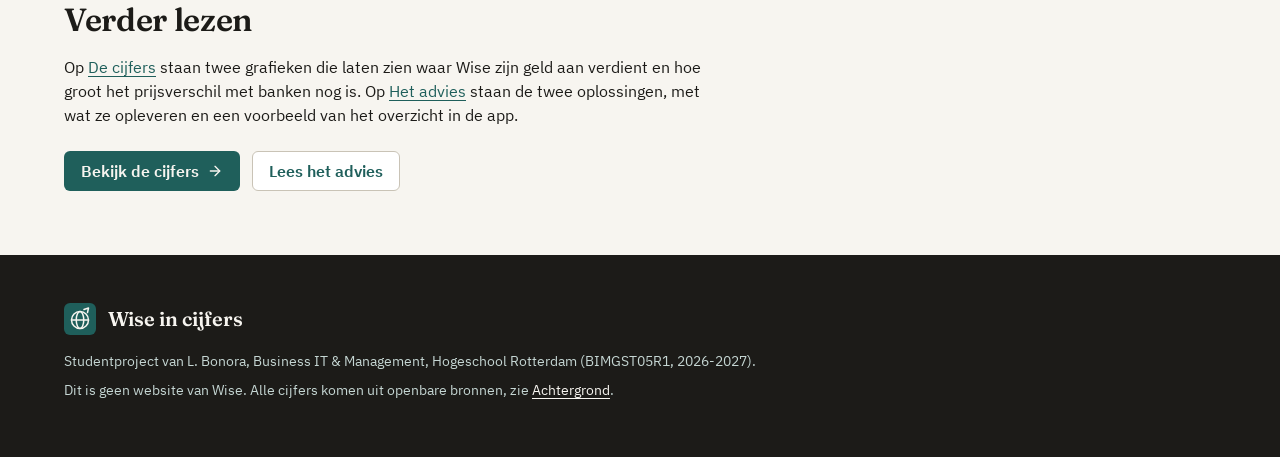
==== commit a452cefa: "Versienummer op stijlblad en script tegen oude bewaarde versies - links naar css/style.css en js/ani" ====
--- a/index.html
+++ b/index.html
@@ -17,7 +17,7 @@
   <meta property="og:image:height" content="630">
   <meta property="og:image:alt" content="Wise in cijfers: Money without borders, maar hoe lang blijft Wise de goedkoopste en snelste?">
   <meta name="twitter:card" content="summary_large_image">
-  <link rel="stylesheet" href="css/style.css">
+  <link rel="stylesheet" href="css/style.css?v=20261021">
   <script>
     /* Alleen als animaties mogen: verberg de kop tot GSAP hem in beeld brengt (vangnet na 2 seconden) */
     if (!window.matchMedia("(prefers-reduced-motion: reduce)").matches) {
@@ -143,6 +143,6 @@
   </footer>
   <script src="js/vendor/gsap.min.js"></script>
   <script src="js/vendor/ScrollTrigger.min.js"></script>
-  <script src="js/animaties.js"></script>
+  <script src="js/animaties.js?v=20261021"></script>
 </body>
 </html>
--- a/css/style.css
+++ b/css/style.css
@@ -476,28 +476,15 @@
 .num { text-align: right; white-space: nowrap; }
 
 /* ---------- Prototype persoonlijk overzicht ---------- */
-.proto { display: grid; grid-template-columns: 320px minmax(0, 1fr); gap: var(--s-48); align-items: start; }
+.proto { display: grid; grid-template-columns: 360px minmax(0, 1fr); gap: var(--s-48); align-items: start; }
 @media (max-width: 768px) { .proto { grid-template-columns: 1fr; gap: var(--s-32); } }
 .phone {
   width: 100%;
-  max-width: 320px;
+  max-width: 360px;
   background: var(--text);
-  border-radius: var(--s-32);
-  padding: var(--s-12);
-}
-.screen {
-  background: var(--surface);
-  border-radius: var(--s-24);
-  padding: var(--s-24) var(--s-16);
-  font-size: var(--fs-14);
-}
-.screen h4 { font-size: var(--fs-16); margin: 0; }
-.screen .sub { color: var(--muted); margin: 0 0 var(--s-12); }
-.screen .big { font-family: var(--font-heading); font-size: var(--fs-32); font-weight: 600; line-height: 1.2; color: var(--accent); }
-.screen .row { display: flex; justify-content: space-between; gap: var(--s-8); padding: var(--s-8) 0; border-bottom: 1px solid var(--border); }
-.screen .row:last-of-type { border-bottom: 0; }
-.screen .tip { background: var(--accent-soft); border-radius: var(--radius-sm); padding: var(--s-12); margin-top: var(--s-12); }
-.screen .toggle { margin-top: var(--s-12); color: var(--muted); }
+  border-radius: 44px;
+  padding: 10px;
+}
 .badge {
   display: inline-block;
   background: var(--warning-soft);
@@ -507,6 +494,7 @@
   padding: var(--s-4) var(--s-12);
   border-radius: var(--radius-sm);
   margin-bottom: var(--s-16);
+  border: 1px solid currentColor;
 }
 
 /* ---------- Achtergrond: inhoud met zijbalk ---------- */
@@ -648,3 +636,99 @@
 @media (max-width: 900px) {
   .has-pattern .hero-media { -webkit-mask-image: none; mask-image: none; }
 }
+
+/* ---------- Advies 1: zo werkt het, in vier stappen ---------- */
+.howto { margin: 0 0 var(--s-48); }
+.howto h3 { margin-bottom: var(--s-12); }
+.howto-intro { margin-bottom: var(--s-24); }
+ol.flow {
+  list-style: none;
+  padding: 0;
+  margin: 0 0 var(--s-24);
+  display: grid;
+  grid-template-columns: repeat(4, minmax(0, 1fr));
+  gap: var(--s-24);
+}
+ol.flow li {
+  position: relative;
+  margin: 0;
+  max-width: none;
+  background: var(--bg);
+  border: 1px solid var(--border);
+  border-radius: var(--radius-lg);
+  padding: var(--s-24);
+}
+ol.flow h4 { margin: var(--s-12) 0 var(--s-8); }
+ol.flow p { margin: 0; color: var(--muted); }
+.flow-num {
+  display: inline-flex;
+  align-items: center;
+  justify-content: center;
+  width: var(--s-32);
+  height: var(--s-32);
+  border-radius: 50%;
+  background: var(--accent);
+  color: var(--on-accent);
+  font-family: var(--font-heading);
+  font-weight: 600;
+}
+/* pijltje tussen de stappen op brede schermen */
+ol.flow li:not(:last-child)::after {
+  content: "";
+  position: absolute;
+  top: 50%;
+  right: calc(-1 * var(--s-24));
+  width: var(--s-24);
+  height: 2px;
+  background: var(--border-strong);
+}
+.howto-note { background: var(--accent-soft); border-radius: var(--radius-lg); padding: var(--s-16) var(--s-24); max-width: none; }
+@media (max-width: 900px) {
+  ol.flow { grid-template-columns: repeat(2, minmax(0, 1fr)); }
+  ol.flow li::after { display: none; }
+}
+@media (max-width: 560px) {
+  ol.flow { grid-template-columns: 1fr; gap: var(--s-12); }
+}
+
+/* ---------- App-schets (advies 2) ---------- */
+.app { background: var(--bg); border-radius: 34px; overflow: hidden; font-size: var(--fs-14); line-height: 1.4; color: var(--text); }
+.app small { display: block; font-size: var(--fs-14); color: var(--muted); }
+.app-status { display: flex; justify-content: space-between; align-items: center; padding: var(--s-12) var(--s-24) var(--s-4); font-weight: 600; }
+.app-status-icons { display: inline-flex; align-items: center; gap: var(--s-8); }
+.app-signal { display: inline-flex; align-items: flex-end; gap: 2px; height: 10px; }
+.app-signal i { width: 3px; background: var(--text); border-radius: 1px; }
+.app-signal i:nth-child(1) { height: 40%; } .app-signal i:nth-child(2) { height: 60%; } .app-signal i:nth-child(3) { height: 80%; } .app-signal i:nth-child(4) { height: 100%; }
+.app-battery { width: 22px; height: 11px; border: 1.5px solid var(--text); border-radius: 3px; position: relative; }
+.app-battery::after { content: ""; position: absolute; inset: 1.5px 6px 1.5px 1.5px; background: var(--text); border-radius: 1px; }
+.app-head { padding: var(--s-12) var(--s-24) var(--s-16); }
+.app-head h4 { font-family: var(--font-heading); font-size: var(--fs-20); font-weight: 600; margin: 2px 0 0; }
+.app-hero { margin: 0 var(--s-16); padding: var(--s-16); background: var(--accent-strong); color: var(--on-accent); border-radius: var(--radius-lg); }
+.app-hero small { color: var(--on-accent-muted); }
+.app-hero-value { font-family: var(--font-heading); font-size: var(--fs-48); font-weight: 600; line-height: 1.1; margin: var(--s-4) 0; }
+.app-bars { display: flex; align-items: flex-end; gap: 6px; height: 48px; margin-top: var(--s-16); }
+.app-bar { flex: 1; height: var(--h); background: var(--on-accent-muted); opacity: 0.45; border-radius: 3px 3px 0 0; }
+.app-bar.is-now { opacity: 1; background: var(--on-accent); }
+.app-months { display: flex; gap: 6px; margin-top: var(--s-4); }
+.app-months span { flex: 1; text-align: center; font-size: var(--fs-14); color: var(--on-accent-muted); }
+.app-section { margin: var(--s-24) var(--s-24) var(--s-8); font-size: var(--fs-14); font-weight: 600; color: var(--muted); text-transform: uppercase; letter-spacing: 0.06em; }
+.app-list { margin: 0 var(--s-16); background: var(--surface); border: 1px solid var(--border); border-radius: var(--radius-lg); }
+.app-row { display: flex; align-items: center; gap: var(--s-12); padding: var(--s-12) var(--s-16); border-bottom: 1px solid var(--border); }
+.app-row:last-child { border-bottom: 0; }
+.app-ico { flex: none; display: inline-flex; align-items: center; justify-content: center; width: var(--s-32); height: var(--s-32); border-radius: 50%; background: var(--accent-soft); color: var(--accent); }
+.app-ico svg { width: 16px; height: 16px; }
+.app-row-text { flex: 1; min-width: 0; }
+.app-row-text strong { display: block; font-weight: 600; }
+.app-row-value { font-weight: 600; white-space: nowrap; }
+.app-tip { display: flex; gap: var(--s-12); margin: var(--s-16) var(--s-16) 0; padding: var(--s-16); background: var(--accent-soft); border-radius: var(--radius-lg); }
+.app-tip-ico { flex: none; color: var(--accent); }
+.app-tip-ico svg { width: 20px; height: 20px; }
+.app-tip p { margin: var(--s-4) 0 var(--s-8); max-width: none; }
+.app-link { display: inline-flex; align-items: center; gap: 2px; color: var(--accent); font-weight: 600; }
+.app-link svg { width: 14px; height: 14px; }
+.app-foot { display: flex; justify-content: space-between; align-items: center; gap: var(--s-8); padding: var(--s-16) var(--s-24) var(--s-12); color: var(--muted); }
+.app-toggle { display: inline-flex; align-items: center; gap: var(--s-8); color: var(--text); font-weight: 600; }
+.app-switch { width: 34px; height: 20px; border-radius: 10px; background: var(--accent); position: relative; }
+.app-switch::after { content: ""; position: absolute; top: 2px; right: 2px; width: 16px; height: 16px; border-radius: 50%; background: var(--surface); }
+.app-why { text-decoration: underline; text-underline-offset: 2px; }
+.app-home { width: 110px; height: 4px; border-radius: 2px; background: var(--text); opacity: 0.25; margin: var(--s-8) auto var(--s-12); }
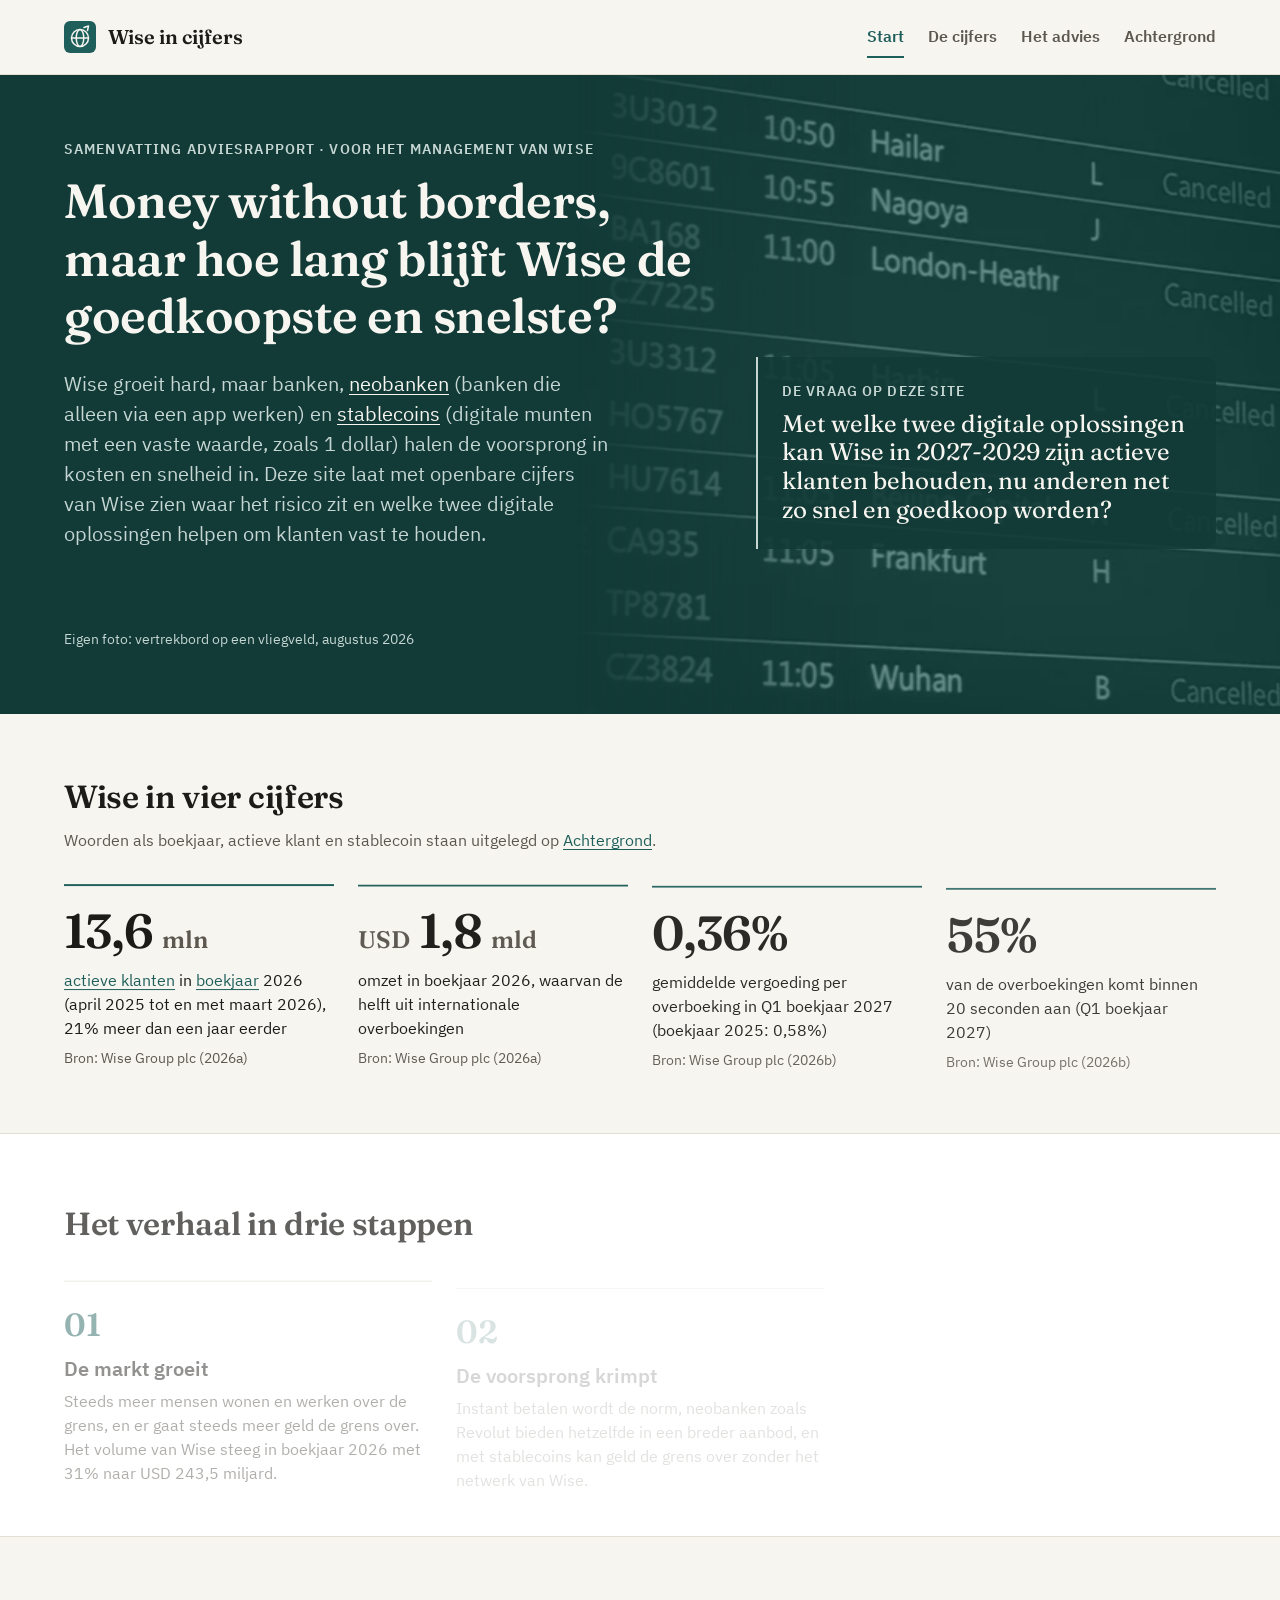
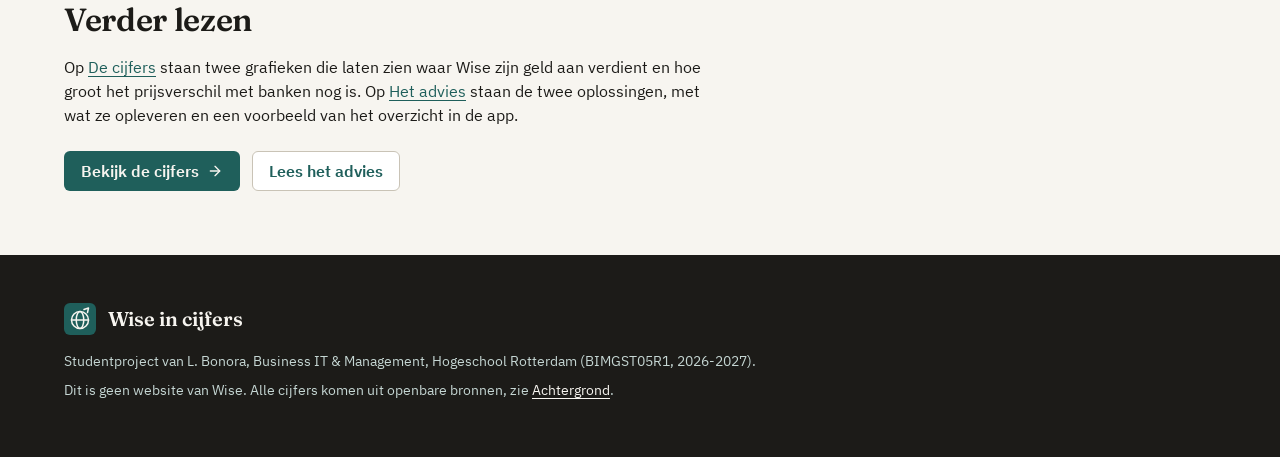
==== commit b24cef6a: "App-schets korter: verhouding nu zoals een echte telefoon - label "Overzicht" weg, tip in één zin, s" ====
--- a/index.html
+++ b/index.html
@@ -17,7 +17,7 @@
   <meta property="og:image:height" content="630">
   <meta property="og:image:alt" content="Wise in cijfers: Money without borders, maar hoe lang blijft Wise de goedkoopste en snelste?">
   <meta name="twitter:card" content="summary_large_image">
-  <link rel="stylesheet" href="css/style.css?v=20261021">
+  <link rel="stylesheet" href="css/style.css?v=20261021b">
   <script>
     /* Alleen als animaties mogen: verberg de kop tot GSAP hem in beeld brengt (vangnet na 2 seconden) */
     if (!window.matchMedia("(prefers-reduced-motion: reduce)").matches) {
@@ -143,6 +143,6 @@
   </footer>
   <script src="js/vendor/gsap.min.js"></script>
   <script src="js/vendor/ScrollTrigger.min.js"></script>
-  <script src="js/animaties.js?v=20261021"></script>
+  <script src="js/animaties.js?v=20261021b"></script>
 </body>
 </html>
--- a/css/style.css
+++ b/css/style.css
@@ -706,7 +706,7 @@
 .app-hero { margin: 0 var(--s-16); padding: var(--s-16); background: var(--accent-strong); color: var(--on-accent); border-radius: var(--radius-lg); }
 .app-hero small { color: var(--on-accent-muted); }
 .app-hero-value { font-family: var(--font-heading); font-size: var(--fs-48); font-weight: 600; line-height: 1.1; margin: var(--s-4) 0; }
-.app-bars { display: flex; align-items: flex-end; gap: 6px; height: 48px; margin-top: var(--s-16); }
+.app-bars { display: flex; align-items: flex-end; gap: 6px; height: 36px; margin-top: var(--s-16); }
 .app-bar { flex: 1; height: var(--h); background: var(--on-accent-muted); opacity: 0.45; border-radius: 3px 3px 0 0; }
 .app-bar.is-now { opacity: 1; background: var(--on-accent); }
 .app-months { display: flex; gap: 6px; margin-top: var(--s-4); }
